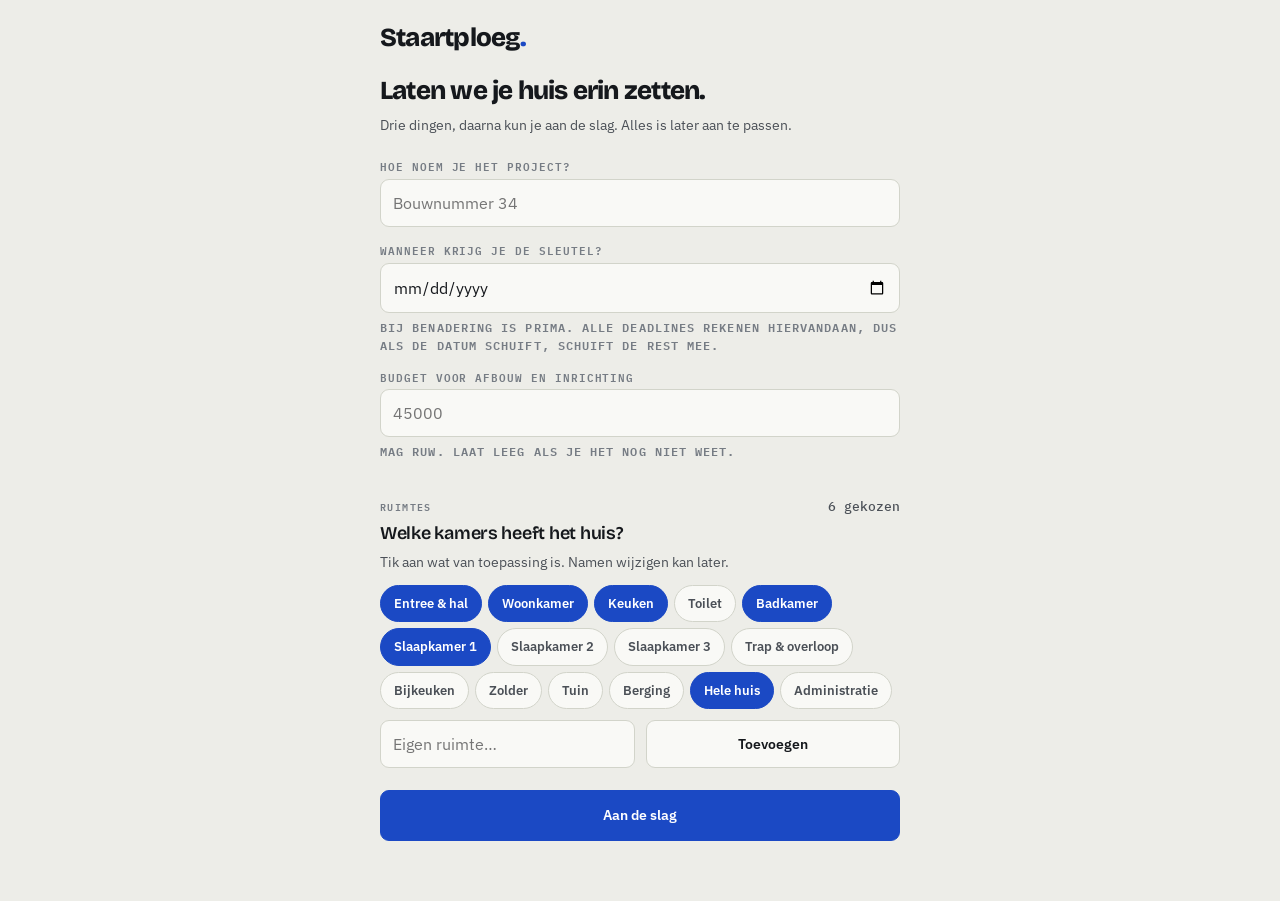
==== index.html @ fd368240 "v0.3 — werkende app, ruimte-eerst Setup, ruimtes met moodboard en materiaalcalculator, onderdelen me" ====
<!doctype html>
<html lang="nl">
<head>
<meta charset="utf-8">
<meta name="viewport" content="width=device-width, initial-scale=1, viewport-fit=cover">
<meta name="description" content="Projectapp voor de afbouw en inrichting van een nieuwbouwwoning.">
<meta name="theme-color" content="#EDEDE8" media="(prefers-color-scheme: light)">
<meta name="theme-color" content="#101317" media="(prefers-color-scheme: dark)">
<meta name="apple-mobile-web-app-capable" content="yes">
<meta name="apple-mobile-web-app-title" content="Staartploeg">
<link rel="icon" href="data:image/svg+xml,%3Csvg xmlns='http://www.w3.org/2000/svg' viewBox='0 0 32 32'%3E%3Crect width='32' height='32' rx='7' fill='%231B49C4'/%3E%3Cpath d='M8 22V10h4.5a3.5 3.5 0 0 1 0 7H8m8 5V10h8' stroke='%23fff' stroke-width='2.4' fill='none' stroke-linecap='round'/%3E%3C/svg%3E">
<title>Staartploeg</title>
<link rel="preconnect" href="https://fonts.googleapis.com">
<link rel="preconnect" href="https://fonts.gstatic.com" crossorigin>
<link rel="stylesheet" href="https://fonts.googleapis.com/css2?family=Bricolage+Grotesque:opsz,wght@12..96,600;12..96,800&family=IBM+Plex+Mono:wght@400;500;600&family=IBM+Plex+Sans:wght@400;500;600;700&display=swap">
<style>
/* ── tokens ─────────────────────────────────────────────── */
:root{
  --ground:#EDEDE8; --surface:#F9F9F6; --surface-2:#E4E5DE; --line:#D2D4CA;
  --ink:#15181C; --ink-2:#4B5057; --ink-3:#767C84;
  --accent:#1B49C4; --accent-ink:#FFFFFF; --accent-soft:#DFE6FA;
  --ok:#2C7A57; --ok-soft:#D6EBE0; --warn:#8F5A08; --warn-soft:#F3E4C4;
  --crit:#B5352A; --crit-soft:#F6DCD8;
  --shadow:0 1px 2px rgba(21,24,28,.06), 0 8px 24px -16px rgba(21,24,28,.35);
  --r:11px;
  --display:"Bricolage Grotesque","IBM Plex Sans",system-ui,sans-serif;
  --body:"IBM Plex Sans",system-ui,-apple-system,"Segoe UI",sans-serif;
  --mono:"IBM Plex Mono",ui-monospace,"Cascadia Mono",monospace;
}
@media (prefers-color-scheme:dark){
  :root:not([data-theme="light"]){
    --ground:#101317; --surface:#171B21; --surface-2:#1F242B; --line:#2D343D;
    --ink:#EAECE7; --ink-2:#AAB1B8; --ink-3:#8A929C;
    --accent:#89A4FF; --accent-ink:#0D1016; --accent-soft:#1D2942;
    --ok:#5DBE90; --ok-soft:#15291F; --warn:#DDA24A; --warn-soft:#2A2113;
    --crit:#E77265; --crit-soft:#2E1815;
    --shadow:0 1px 2px rgba(0,0,0,.4), 0 8px 24px -16px rgba(0,0,0,.8);
  }
}
:root[data-theme="dark"]{
  --ground:#101317; --surface:#171B21; --surface-2:#1F242B; --line:#2D343D;
  --ink:#EAECE7; --ink-2:#AAB1B8; --ink-3:#8A929C;
  --accent:#89A4FF; --accent-ink:#0D1016; --accent-soft:#1D2942;
  --ok:#5DBE90; --ok-soft:#15291F; --warn:#DDA24A; --warn-soft:#2A2113;
  --crit:#E77265; --crit-soft:#2E1815;
  --shadow:0 1px 2px rgba(0,0,0,.4), 0 8px 24px -16px rgba(0,0,0,.8);
}

*,*::before,*::after{box-sizing:border-box}
body{margin:0; background:var(--ground); color:var(--ink); font-family:var(--body); font-size:16px; line-height:1.5; -webkit-text-size-adjust:100%}
h1,h2,h3{font-family:var(--display); text-wrap:balance; margin:0; letter-spacing:-.015em}
p{margin:0}
button,input,textarea,select{font:inherit; color:inherit}
:focus-visible{outline:2px solid var(--accent); outline-offset:2px; border-radius:5px}
@media (prefers-reduced-motion:reduce){*{animation:none!important; transition:none!important}}
[hidden]{display:none!important}
.shell{max-width:760px; margin:0 auto; min-height:100dvh; display:flex; flex-direction:column}

/* ── header ─────────────────────────────────────────────── */
.top{position:sticky; top:0; z-index:30; background:var(--ground); border-bottom:1px solid var(--line); padding:13px 16px 12px}
.brandrow{display:flex; align-items:center; gap:4px}
.brand{font-family:var(--display); font-weight:800; font-size:21px; letter-spacing:-.03em; flex:1; min-width:0; overflow:hidden; text-overflow:ellipsis; white-space:nowrap}
.brand .dot{color:var(--accent)}
.hdrstats{display:flex; gap:8px; margin-top:11px}
.stat{flex:1; background:var(--surface); border:1px solid var(--line); border-radius:var(--r); padding:9px 11px; min-width:0; text-align:left; cursor:pointer}
.stat b{display:block; font-family:var(--mono); font-size:18px; font-weight:600; font-variant-numeric:tabular-nums; line-height:1.15}
.stat span{display:block; font-family:var(--mono); font-size:9.5px; text-transform:uppercase; letter-spacing:.09em; color:var(--ink-3); margin-top:3px; white-space:nowrap; overflow:hidden; text-overflow:ellipsis}
.stat.accent b{color:var(--accent)} .stat.crit b{color:var(--crit)}

/* ── nav ────────────────────────────────────────────────── */
.nav{position:fixed; bottom:0; left:0; right:0; z-index:40; display:grid; grid-template-columns:repeat(4,1fr); background:var(--surface); border-top:1px solid var(--line); padding-bottom:env(safe-area-inset-bottom)}
.nav button{appearance:none; background:none; border:0; padding:9px 4px 11px; cursor:pointer; display:flex; flex-direction:column; align-items:center; gap:4px; color:var(--ink-3); border-top:2px solid transparent; margin-top:-1px}
.nav button[aria-selected="true"]{color:var(--accent); border-top-color:var(--accent)}
.glyph{width:20px; height:20px; stroke:currentColor; fill:none; stroke-width:1.6; stroke-linecap:round; stroke-linejoin:round}
.nav .lbl{font-family:var(--mono); font-size:9.5px; letter-spacing:.06em; text-transform:uppercase; font-weight:500}
main{flex:1; padding:18px 16px 100px}
@media (min-width:760px){
  .nav{position:sticky; bottom:auto; top:0; border-top:0; border-bottom:1px solid var(--line); max-width:760px; margin:0 auto}
  .nav button{flex-direction:row; gap:8px; padding:12px; border-top:0; border-bottom:2px solid transparent; margin-top:0}
  .nav button[aria-selected="true"]{border-bottom-color:var(--accent)}
  main{padding-bottom:60px}
}

/* ── generieke bouwstenen ───────────────────────────────── */
.stack{display:flex; flex-direction:column; gap:22px}
.eyebrow{font-family:var(--mono); font-size:10px; letter-spacing:.14em; text-transform:uppercase; color:var(--ink-3); font-weight:600}
h2.sec{font-size:18px; font-weight:600; margin-top:3px}
.lede{color:var(--ink-2); font-size:14px; max-width:62ch; margin-top:5px}
.btn{appearance:none; border:1px solid var(--line); background:var(--surface); color:var(--ink); border-radius:9px; padding:11px 15px; font-size:14px; font-weight:600; cursor:pointer; display:inline-flex; align-items:center; gap:7px; justify-content:center}
.btn:hover{border-color:var(--ink-3)}
.btn-primary{background:var(--accent); color:var(--accent-ink); border-color:var(--accent)}
.btn-primary:hover{filter:brightness(1.08)}
.btn-ghost{background:transparent; border-color:transparent; color:var(--ink-2)}
.btn-danger{color:var(--crit); border-color:var(--crit-soft)}
.btn-row{display:flex; gap:8px; flex-wrap:wrap}
.btn-wide{width:100%}
.empty{text-align:center; padding:26px 16px; color:var(--ink-3); font-size:13.5px; border:1px dashed var(--line); border-radius:var(--r)}
.pill{display:inline-block; font-family:var(--mono); font-size:10px; font-weight:600; padding:3px 7px; border-radius:99px; white-space:nowrap; text-transform:uppercase; letter-spacing:.05em}
.pill.ok{background:var(--ok-soft); color:var(--ok)}
.pill.warn{background:var(--warn-soft); color:var(--warn)}
.pill.crit{background:var(--crit-soft); color:var(--crit)}
.pill.idle{background:var(--surface-2); color:var(--ink-3)}
.pill.acc{background:var(--accent-soft); color:var(--accent)}
.money{font-family:var(--mono); font-size:13px; font-weight:500; font-variant-numeric:tabular-nums; color:var(--ink-2); white-space:nowrap}
.hr{height:1px; background:var(--line); border:0; margin:24px 0}
.sectitle{display:flex; align-items:baseline; justify-content:space-between; gap:10px; margin-bottom:2px}

/* ── rijen ──────────────────────────────────────────────── */
.rows{display:flex; flex-direction:column; gap:7px; margin-top:11px}
.row{display:grid; grid-template-columns:auto 1fr auto; align-items:center; gap:11px; background:var(--surface); border:1px solid var(--line); border-left:3px solid var(--line); border-radius:var(--r); padding:11px 13px; text-align:left; width:100%; font:inherit; cursor:pointer; appearance:none}
.row:hover{border-color:var(--ink-3)}
.row.crit{border-left-color:var(--crit)} .row.warn{border-left-color:var(--warn)} .row.ok{border-left-color:var(--ok)} .row.acc{border-left-color:var(--accent)}
.row .mark{width:23px; height:23px; border-radius:6px; border:1.5px solid var(--line); background:var(--ground); display:grid; place-items:center; flex:none}
.row .mark svg{width:13px; height:13px; stroke:var(--ground); fill:none; stroke-width:2.6; stroke-linecap:round; stroke-linejoin:round}
.row[data-done="1"] .mark{background:var(--ok); border-color:var(--ok)}
.row[data-done="1"] .mark svg{stroke:var(--surface)}
.row .txt{min-width:0}
.row .txt b{display:block; font-weight:600; font-size:14.5px; letter-spacing:-.005em}
.row[data-done="1"] .txt b{text-decoration:line-through; color:var(--ink-3)}
.row .txt span{display:block; font-size:12.5px; color:var(--ink-3); margin-top:2px}
.row .txt span em{font-style:normal; color:var(--ink-2)}
.row .right{flex:none; display:flex; flex-direction:column; align-items:flex-end; gap:4px}

/* ── ruimtekaarten ──────────────────────────────────────── */
.rcards{display:flex; flex-direction:column; gap:9px; margin-top:11px}
.rcard{display:grid; grid-template-columns:1fr auto; gap:12px; align-items:center; background:var(--surface); border:1px solid var(--line); border-radius:var(--r); padding:13px 14px; width:100%; text-align:left; font:inherit; cursor:pointer}
.rcard:hover{border-color:var(--accent)}
.rcard strong{display:block; font-family:var(--display); font-size:16px; font-weight:600; letter-spacing:-.012em}
.rbar{height:5px; background:var(--surface-2); border-radius:99px; overflow:hidden; margin-top:8px}
.rbar i{display:block; height:100%; background:var(--accent); border-radius:99px; transition:width .3s}
.rmeta{font-family:var(--mono); font-size:10.5px; color:var(--ink-3); margin-top:6px; letter-spacing:.02em}
.rpct{font-family:var(--mono); font-size:16px; font-weight:600; font-variant-numeric:tabular-nums; color:var(--accent); flex:none}
.rcard .thumbs{display:flex; gap:3px; margin-top:7px}
.rcard .thumbs i{width:16px; height:16px; border-radius:4px; display:block; border:1px solid var(--line); background-size:cover; background-position:center}

/* ── stappenplan ────────────────────────────────────────── */
.fase{display:grid; grid-template-columns:auto 1fr; gap:0 14px}
.fase .rail{display:flex; flex-direction:column; align-items:center}
.fase .pip{width:28px; height:28px; border-radius:50%; flex:none; display:grid; place-items:center; font-family:var(--mono); font-size:12px; font-weight:600; background:var(--surface); color:var(--ink-2); border:1.5px solid var(--line)}
.fase.actief .pip{background:var(--accent); color:var(--accent-ink); border-color:var(--accent)}
.fase.af .pip{background:var(--ok); color:var(--surface); border-color:var(--ok)}
.fase .wire{width:0; flex:1; border-left:2px dotted var(--line); margin:5px 0}
.fase .body{padding-bottom:22px; min-width:0}
.fase h3{font-size:16px; font-weight:600}
.fase .waarom{font-family:var(--mono); font-size:11.5px; color:var(--ink-3); margin-top:4px; line-height:1.45}
.fase .telling{font-family:var(--mono); font-size:11px; color:var(--ink-3); margin-top:7px}

/* ── paneel ─────────────────────────────────────────────── */
.panel{position:fixed; inset:0; z-index:60; background:var(--ground); display:flex; flex-direction:column; overflow:hidden}
.panel-top{position:sticky; top:0; background:var(--ground); border-bottom:1px solid var(--line); padding:11px 12px; display:flex; align-items:center; gap:8px; flex:none}
.panel-top h2{flex:1; font-size:17px; font-weight:600; min-width:0; overflow:hidden; text-overflow:ellipsis; white-space:nowrap}
.iconbtn{appearance:none; background:none; border:0; padding:8px; cursor:pointer; color:var(--ink-2); display:grid; place-items:center; border-radius:8px; flex:none}
.iconbtn:hover{background:var(--surface-2)}
.panel-body{flex:1; overflow-y:auto; padding:16px 16px 40px; max-width:760px; width:100%; margin:0 auto; -webkit-overflow-scrolling:touch}

/* ── formulier ──────────────────────────────────────────── */
.field{display:block; margin-bottom:15px}
.field>span{display:block; font-family:var(--mono); font-size:10.5px; text-transform:uppercase; letter-spacing:.09em; color:var(--ink-3); font-weight:600; margin-bottom:5px}
.field input, .field textarea, .field select{width:100%; background:var(--surface); border:1px solid var(--line); border-radius:9px; padding:11px 12px; font-size:16px}
.field textarea{min-height:76px; resize:vertical; line-height:1.45}
.field input:focus, .field textarea:focus, .field select:focus{border-color:var(--accent); outline:none}
.field .hint{font-size:12px; color:var(--ink-3); margin-top:5px; display:block}
.duo{display:grid; grid-template-columns:1fr 1fr; gap:11px}
.chips{display:flex; flex-wrap:wrap; gap:6px}
.chips button{appearance:none; background:var(--surface); border:1px solid var(--line); border-radius:99px; padding:8px 13px; font-size:13px; font-weight:600; cursor:pointer; color:var(--ink-2)}
.chips button[aria-pressed="true"]{background:var(--accent); border-color:var(--accent); color:var(--accent-ink)}
.chips.sm button{font-family:var(--mono); font-size:11px; padding:6px 11px; text-transform:uppercase; letter-spacing:.04em}

/* ── links & beeld ──────────────────────────────────────── */
.linkrow{display:flex; align-items:center; gap:9px; background:var(--surface); border:1px solid var(--line); border-radius:9px; padding:9px 11px; margin-bottom:6px}
.linkrow a{flex:1; min-width:0; color:var(--accent); text-decoration:none; font-size:13.5px; font-weight:500; overflow:hidden; text-overflow:ellipsis; white-space:nowrap}
.linkrow svg{width:14px; height:14px; stroke:var(--ink-3); fill:none; stroke-width:2; stroke-linecap:round; flex:none}
.tiles{display:grid; grid-template-columns:repeat(auto-fill,minmax(98px,1fr)); gap:8px; margin-top:10px}
.tile{position:relative; border-radius:9px; overflow:hidden; border:1px solid var(--line); background:var(--surface); aspect-ratio:1}
.tile img{width:100%; height:100%; object-fit:cover; display:block}
.tile .swatch{width:100%; height:100%; display:block}
.tile .cap{position:absolute; left:0; right:0; bottom:0; background:linear-gradient(transparent,rgba(0,0,0,.75)); color:#fff; font-size:10.5px; font-weight:600; padding:15px 7px 6px; line-height:1.25}
.tile .del{position:absolute; top:5px; right:5px; width:24px; height:24px; border-radius:50%; border:0; background:rgba(0,0,0,.55); color:#fff; font-size:15px; line-height:1; cursor:pointer; display:grid; place-items:center; padding:0}
.tile.add{border-style:dashed; display:grid; place-items:center; cursor:pointer; color:var(--ink-3); background:transparent; text-align:center}
.tile.add .plus{font-family:var(--mono); font-size:23px; line-height:1}
.tile.add small{display:block; font-family:var(--mono); font-size:9px; text-transform:uppercase; letter-spacing:.08em; margin-top:4px}

/* ── materiaaltabel ─────────────────────────────────────── */
.mtab{width:100%; border-collapse:collapse; font-size:13.5px; margin-top:10px}
.mtab th{font-family:var(--mono); font-size:10px; text-transform:uppercase; letter-spacing:.09em; color:var(--ink-3); font-weight:600; text-align:left; padding:7px 0; border-bottom:1px solid var(--line)}
.mtab td{padding:9px 0; border-bottom:1px solid var(--line); vertical-align:top}
.mtab td:last-child{text-align:right; font-family:var(--mono); font-variant-numeric:tabular-nums; white-space:nowrap; font-weight:500}
.mtab tr:last-child td{border-bottom:0}
.mtab .sub{display:block; font-size:11.5px; color:var(--ink-3); margin-top:1px}

/* ── setup ──────────────────────────────────────────────── */
.setup{max-width:520px; margin:0 auto}
.setup h1{font-size:26px; font-weight:800; letter-spacing:-.03em}

/* ── fab & toast ────────────────────────────────────────── */
.fab{position:fixed; right:16px; bottom:calc(74px + env(safe-area-inset-bottom)); z-index:45; width:54px; height:54px; border-radius:50%; border:0; background:var(--accent); color:var(--accent-ink); box-shadow:var(--shadow); cursor:pointer; display:grid; place-items:center; font-size:27px; line-height:1; font-family:var(--mono); padding:0 0 3px}
@media (min-width:760px){.fab{bottom:24px}}
.toast{position:fixed; left:50%; transform:translateX(-50%); bottom:calc(84px + env(safe-area-inset-bottom)); background:var(--ink); color:var(--ground); font-size:13.5px; font-weight:500; padding:10px 17px; border-radius:99px; z-index:70; box-shadow:var(--shadow); opacity:0; pointer-events:none; transition:opacity .2s, transform .2s; max-width:88vw; text-align:center}
.toast.on{opacity:1; transform:translateX(-50%) translateY(-6px)}
</style>
</head>
<body>
<div class="shell" id="app" hidden>
  <header class="top">
    <div class="brandrow">
      <div class="brand" id="projectnaam">Staartploeg<span class="dot">.</span></div>
      <button class="iconbtn" id="btn-zoek" aria-label="Zoeken">
        <svg class="glyph" viewBox="0 0 24 24" aria-hidden="true"><circle cx="11" cy="11" r="6.5"/><path d="m16 16 4.5 4.5"/></svg>
      </button>
      <button class="iconbtn" id="btn-meer" aria-label="Instellingen">
        <svg class="glyph" viewBox="0 0 24 24" aria-hidden="true"><circle cx="12" cy="12" r="1.6"/><circle cx="12" cy="5.5" r="1.6"/><circle cx="12" cy="18.5" r="1.6"/></svg>
      </button>
    </div>
    <div class="hdrstats">
      <div class="stat accent" data-ga="stappen"><b id="s-weken">—</b><span id="s-weken-l">weken</span></div>
      <div class="stat crit" data-ga="nu"><b id="s-actie">0</b><span>vraagt actie</span></div>
      <div class="stat" data-ga="inkoop"><b id="s-geld">—</b><span id="s-geld-l">begroot</span></div>
    </div>
  </header>

  <nav class="nav" role="tablist" aria-label="Secties">
    <button role="tab" aria-selected="true" data-pane="ruimtes">
      <svg class="glyph" viewBox="0 0 24 24" aria-hidden="true"><path d="M3 10.5 12 4l9 6.5V20a1 1 0 0 1-1 1H4a1 1 0 0 1-1-1z"/><path d="M9.5 21v-6h5v6"/></svg>
      <span class="lbl">Ruimtes</span>
    </button>
    <button role="tab" aria-selected="false" data-pane="stappen">
      <svg class="glyph" viewBox="0 0 24 24" aria-hidden="true"><circle cx="6" cy="6" r="2.4"/><circle cx="6" cy="18" r="2.4"/><path d="M6 8.4v7.2M11 6h9M11 18h9"/></svg>
      <span class="lbl">Stappen</span>
    </button>
    <button role="tab" aria-selected="false" data-pane="nu">
      <svg class="glyph" viewBox="0 0 24 24" aria-hidden="true"><circle cx="12" cy="12" r="8.5"/><path d="M12 7.5V12l3 2"/></svg>
      <span class="lbl">Nu</span>
    </button>
    <button role="tab" aria-selected="false" data-pane="inkoop">
      <svg class="glyph" viewBox="0 0 24 24" aria-hidden="true"><path d="M3.5 5h2l2.2 10.2a1.5 1.5 0 0 0 1.5 1.2h8.1a1.5 1.5 0 0 0 1.5-1.2L20.5 8H6"/><circle cx="10" cy="20" r="1.3"/><circle cx="17.5" cy="20" r="1.3"/></svg>
      <span class="lbl">Inkoop</span>
    </button>
  </nav>

  <main>
    <section data-view="ruimtes"></section>
    <section data-view="stappen" hidden></section>
    <section data-view="nu" hidden></section>
    <section data-view="inkoop" hidden></section>
  </main>
</div>

<button class="fab" id="fab" hidden aria-label="Onderdeel toevoegen">+</button>
<div id="panel-host"></div>
<div class="toast" id="toast" role="status" aria-live="polite"></div>

<div class="shell" id="setup" hidden>
  <main>
    <div class="setup stack">
      <div>
        <div class="brand" style="font-size:26px; margin-bottom:14px">Staartploeg<span class="dot">.</span></div>
        <h1>Laten we je huis erin zetten.</h1>
        <p class="lede">Drie dingen, daarna kun je aan de slag. Alles is later aan te passen.</p>
      </div>
      <div>
        <label class="field"><span>Hoe noem je het project?</span>
          <input id="su-naam" type="text" placeholder="Bouwnummer 34" autocomplete="off"></label>
        <label class="field"><span>Wanneer krijg je de sleutel?</span>
          <input id="su-datum" type="date">
          <span class="hint">Bij benadering is prima. Alle deadlines rekenen hiervandaan, dus als de datum schuift, schuift de rest mee.</span></label>
        <label class="field"><span>Budget voor afbouw en inrichting</span>
          <input id="su-budget" type="number" inputmode="numeric" placeholder="45000" min="0" step="500">
          <span class="hint">Mag ruw. Laat leeg als je het nog niet weet.</span></label>
      </div>
      <div>
        <div class="sectitle"><p class="eyebrow">Ruimtes</p><span class="money" id="su-tel">0 gekozen</span></div>
        <h2 class="sec">Welke kamers heeft het huis?</h2>
        <p class="lede">Tik aan wat van toepassing is. Namen wijzigen kan later.</p>
        <div class="chips" id="su-ruimtes" style="margin-top:12px"></div>
        <div class="duo" style="margin-top:11px">
          <input id="su-eigen" type="text" placeholder="Eigen ruimte…" autocomplete="off" style="background:var(--surface); border:1px solid var(--line); border-radius:9px; padding:11px 12px; font-size:16px; width:100%">
          <button class="btn" id="su-add">Toevoegen</button>
        </div>
      </div>
      <button class="btn btn-primary btn-wide" id="su-start" style="padding:14px">Aan de slag</button>
    </div>
  </main>
</div>

<script>
(function(){
  "use strict";

  /* ═══ opslag ═════════════════════════════════════════════
     Eén JSON-object in localStorage; foto's apart in IndexedDB
     omdat ze niet in localStorage passen. Bewust één platte
     structuur: als we later naar een gedeelde database gaan,
     is dit één keer uploaden en klaar.
  ═════════════════════════════════════════════════════════ */
  var KEY = "staartploeg.data.v1", DB_NAAM = "staartploeg", DB_STORE = "beelden";
  var D = null, dbp = null;

  function leeg(){ return {versie:1, project:{naam:"", sleutel:"", budget:0}, ruimtes:[], items:[], klusjes:[], beeld:[]}; }
  function laad(){
    try { var r = JSON.parse(localStorage.getItem(KEY)); return r && r.versie ? r : leeg(); }
    catch(e){ return leeg(); }
  }
  var bewaarT;
  function bewaar(){
    clearTimeout(bewaarT);
    bewaarT = setTimeout(function(){
      try { localStorage.setItem(KEY, JSON.stringify(D)); }
      catch(e){ toast("Opslaan mislukt — geheugen vol?"); }
    }, 120);
  }
  function db(){
    if (dbp) return dbp;
    dbp = new Promise(function(res, rej){
      var rq = indexedDB.open(DB_NAAM, 1);
      rq.onupgradeneeded = function(){ rq.result.createObjectStore(DB_STORE); };
      rq.onsuccess = function(){ res(rq.result); };
      rq.onerror = function(){ rej(rq.error); };
    });
    return dbp;
  }
  function fotoZet(id, url){
    return db().then(function(d){ return new Promise(function(res, rej){
      var t = d.transaction(DB_STORE, "readwrite");
      t.objectStore(DB_STORE).put(url, id);
      t.oncomplete = res; t.onerror = function(){ rej(t.error); };
    }); });
  }
  function fotoHaal(id){
    return db().then(function(d){ return new Promise(function(res){
      var rq = d.transaction(DB_STORE, "readonly").objectStore(DB_STORE).get(id);
      rq.onsuccess = function(){ res(rq.result || null); };
      rq.onerror = function(){ res(null); };
    }); }).catch(function(){ return null; });
  }
  function fotoWeg(id){
    return db().then(function(d){
      d.transaction(DB_STORE, "readwrite").objectStore(DB_STORE).delete(id);
    }).catch(function(){});
  }

  /* ═══ model ══════════════════════════════════════════════ */
  var STATUS = {
    aanschaf:["tekiezen","gekozen","besteld","geleverd","gemonteerd"],
    klus:["tedoen","ingepland","bezig","klaar"],
    beide:["tekiezen","gekozen","besteld","geleverd","gemonteerd"]
  };
  var LABEL = {tekiezen:"Te kiezen", gekozen:"Gekozen", besteld:"Besteld",
               geleverd:"Geleverd op bouw", gemonteerd:"Gemonteerd",
               tedoen:"Te doen", ingepland:"Ingepland", bezig:"Bezig", klaar:"Klaar"};
  var KORT  = {tekiezen:"te kiezen", gekozen:"gekozen", besteld:"besteld",
               geleverd:"geleverd", gemonteerd:"gemonteerd",
               tedoen:"te doen", ingepland:"ingepland", bezig:"bezig", klaar:"klaar"};
  var SOORT = {aanschaf:"Kopen", klus:"Klus", beide:"Kopen én doen"};
  var AF = {gemonteerd:1, klaar:1};
  var TEBESTELLEN = {tekiezen:1, gekozen:1};

  /* De werkvolgorde bij afbouw. Stof, vocht en zware werkzaamheden
     bepalen de volgorde — niet wat je het leukste vindt. */
  var FASES = [
    ["Voorbereiding, ruwbouw & leidingwerk", "Voordat er ook maar iets wordt afgewerkt"],
    ["Waterdichting & natte voorbereiding", "Essentieel voor de badkamer"],
    ["Stucwerk & wandafwerking (droge ruimtes)", "Vóórdat de vloeren erin gaan, vanwege veel vocht en stof"],
    ["Tegelwerk & voegen", "Badkamer, toilet en eventuele tegelvloeren"],
    ["Schilderwerk & spuiten", "Wanden en plafonds afwerken"],
    ["Vloeren leggen (woon- & slaapkamers)", "Pas als alle zware en natte werkzaamheden klaar zijn"],
    ["Montage & installatie", "Keuken, binnendeuren en sanitair"],
    ["Afkitten & fijnafwerking", "De laatste stap"]
  ];

  var STANDAARD = ["Entree & hal","Woonkamer","Keuken","Toilet","Badkamer","Slaapkamer 1",
                   "Slaapkamer 2","Slaapkamer 3","Trap & overloop","Bijkeuken","Zolder",
                   "Tuin","Berging","Hele huis","Administratie"];
  var STALEN = ["#B99A6B","#E8E4DB","#2B2E33","#7E8B7A","#1D2A2C","#C8C3B8","#8C6A45",
                "#D9D5CC","#3A3D42","#9A9186","#6E5A44","#A8452F"];

  /* Richtgetallen per m². Altijd het etiket van het product laten
     winnen — dit is een schatting om mee naar de bouwmarkt te gaan. */
  var MATERIAAL = [
    ["vloer", 1.07, "Vloermateriaal", "m²", "inclusief 7% snijverlies; reken 10% bij visgraat of diagonaal"],
    ["vloer", 4.5,  "Egaline", "kg", "bij circa 3 mm laagdikte"],
    ["vloer", 5,    "Tegellijm vloer", "kg", "alleen bij een tegelvloer"],
    ["vloer", 0.8,  "Voegmortel", "kg", "hangt sterk af van tegelmaat en voegbreedte"],
    ["wand",  0.15, "Voorstrijk", "L", "op zuigende ondergrond"],
    ["wand",  0.30, "Muurverf", "L", "twee lagen"],
    ["wand",  4,    "Tegellijm wand", "kg", "alleen bij wandtegels"],
    ["plafond", 0.30, "Plafondverf", "L", "twee lagen"],
    ["omtrek", 1.05, "Plinten", "m", "min de deuropeningen, plus 5% zaagverlies"],
    ["omtrek", 1,   "Kimband", "m", "alleen in de natte zone"]
  ];

  /* ═══ helpers ════════════════════════════════════════════ */
  var $ = function(s,r){ return (r||document).querySelector(s); };
  var $$ = function(s,r){ return Array.prototype.slice.call((r||document).querySelectorAll(s)); };
  var esc = function(s){ return String(s == null ? "" : s).replace(/[&<>"]/g, function(c){
    return {"&":"&amp;","<":"&lt;",">":"&gt;",'"':"&quot;"}[c]; }); };
  var uid = function(){ return Math.random().toString(36).slice(2,10) + Date.now().toString(36).slice(-4); };
  var euro = function(n){ return "€" + (Number(n)||0).toLocaleString("nl-NL"); };
  var kort = function(n){ n = Number(n)||0; return n >= 10000 ? "€" + Math.round(n/1000) + "k" : euro(n); };
  var CHECK = '<svg viewBox="0 0 24 24" aria-hidden="true"><path d="m5 12.5 4.5 4.5L19 7.5"/></svg>';
  var EXT = '<svg viewBox="0 0 24 24" aria-hidden="true"><path d="M14 10.5 21 3.5M15 3.5h6v6M19 14v6a1 1 0 0 1-1 1H4a1 1 0 0 1-1-1V6a1 1 0 0 1 1-1h6"/></svg>';

  var toastEl = $("#toast"), toastT;
  function toast(m){
    toastEl.textContent = m; toastEl.classList.add("on");
    clearTimeout(toastT); toastT = setTimeout(function(){ toastEl.classList.remove("on"); }, 2200);
  }
  function vandaag(){ var d = new Date(); d.setHours(0,0,0,0); return d; }
  function sleutel(){
    if (!D.project.sleutel) return null;
    var d = new Date(D.project.sleutel + "T12:00:00");
    return isNaN(d) ? null : d;
  }
  function weekNaarDatum(wk){
    var s = sleutel(); if (!s || wk == null || wk === "") return null;
    var d = new Date(s); d.setDate(d.getDate() + Math.round(wk*7)); return d;
  }
  function datumNaarWeek(str){
    var s = sleutel(); if (!s || !str) return null;
    var d = new Date(str + "T12:00:00"); if (isNaN(d)) return null;
    return Math.round((d - s)/(7*86400000));
  }
  function iso(d){
    return d ? d.getFullYear() + "-" + String(d.getMonth()+1).padStart(2,"0") + "-" + String(d.getDate()).padStart(2,"0") : "";
  }
  function fmt(d){ return d ? d.toLocaleDateString("nl-NL",{day:"numeric",month:"short",year:"2-digit"}) : "—"; }
  function bestelDatum(it){
    var n = weekNaarDatum(it.nodigWk); if (!n) return null;
    var d = new Date(n); d.setDate(d.getDate() - (Number(it.leverWk)||0)*7); return d;
  }
  function dagenTot(d){ return d ? Math.round((d - vandaag())/86400000) : null; }
  function ruimteVan(id){
    for (var i=0;i<D.ruimtes.length;i++) if (D.ruimtes[i].id === id) return D.ruimtes[i];
    return null;
  }
  function itemsVan(rid){ return D.items.filter(function(i){ return i.ruimteId === rid; }); }
  function beeldVan(rid){ return D.beeld.filter(function(b){ return b.ruimteId === rid; }); }
  function urgentie(it){
    if (AF[it.status] || !TEBESTELLEN[it.status]) return null;
    var b = bestelDatum(it); if (!b) return null;
    var d = dagenTot(b);
    if (d < 0)   return {tone:"crit", tekst:Math.abs(d) + " dgn te laat", d:d};
    if (d <= 45) return {tone:"warn", tekst:"nog " + d + " dgn", d:d};
    return null;
  }

  /* ═══ setup ══════════════════════════════════════════════ */
  var suGekozen = {};
  function toonSetup(){
    $("#setup").hidden = false; $("#app").hidden = true; $("#fab").hidden = true;
    STANDAARD.forEach(function(n){ if (!(n in suGekozen)) suGekozen[n] = false; });
    ["Entree & hal","Woonkamer","Keuken","Badkamer","Slaapkamer 1","Hele huis"].forEach(function(n){ suGekozen[n] = true; });
    tekenSetupRuimtes();
  }
  function tekenSetupRuimtes(){
    var namen = Object.keys(suGekozen);
    $("#su-ruimtes").innerHTML = namen.map(function(n){
      return '<button type="button" data-n="' + esc(n) + '" aria-pressed="' + !!suGekozen[n] + '">' + esc(n) + "</button>";
    }).join("");
    $("#su-tel").textContent = namen.filter(function(n){ return suGekozen[n]; }).length + " gekozen";
  }
  $("#su-ruimtes").addEventListener("click", function(e){
    var b = e.target.closest("button[data-n]"); if (!b) return;
    suGekozen[b.dataset.n] = !suGekozen[b.dataset.n]; tekenSetupRuimtes();
  });
  $("#su-add").addEventListener("click", function(){
    var v = $("#su-eigen").value.trim(); if (!v) return;
    suGekozen[v] = true; $("#su-eigen").value = ""; tekenSetupRuimtes();
  });
  $("#su-eigen").addEventListener("keydown", function(e){ if (e.key === "Enter"){ e.preventDefault(); $("#su-add").click(); } });
  $("#su-start").addEventListener("click", function(){
    var namen = Object.keys(suGekozen).filter(function(n){ return suGekozen[n]; });
    if (!namen.length) return toast("Kies minstens één ruimte");
    D.project.naam = $("#su-naam").value.trim() || "Mijn woning";
    D.project.sleutel = $("#su-datum").value;
    D.project.budget = Number($("#su-budget").value) || 0;
    D.ruimtes = namen.map(function(n,i){ return {id:uid(), naam:n, volgorde:i}; });
    bewaar(); $("#setup").hidden = true; start();
  });

  /* ═══ panelen ════════════════════════════════════════════ */
  var host = $("#panel-host");
  function openPaneel(titel, html, opts){
    opts = opts || {};
    var el = document.createElement("div");
    el.className = "panel";
    el.innerHTML =
      '<div class="panel-top"><button class="iconbtn" data-sluit aria-label="Terug">' +
      '<svg class="glyph" viewBox="0 0 24 24"><path d="m15 5-7 7 7 7"/></svg></button>' +
      "<h2>" + esc(titel) + "</h2>" + (opts.actie || "") +
      '</div><div class="panel-body">' + html + "</div>";
    host.appendChild(el);
    el.querySelector("[data-sluit]").addEventListener("click", function(){ sluitPaneel(el); });
    document.body.style.overflow = "hidden";
    return el;
  }
  function sluitPaneel(el){
    el.remove();
    if (!host.children.length) document.body.style.overflow = "";
    tekenAlles();
  }
  function sluitAlle(){ host.innerHTML = ""; document.body.style.overflow = ""; }

  /* ═══ rij-weergave ═══════════════════════════════════════ */
  function itemRij(it, metRuimte){
    var u = urgentie(it), r = ruimteVan(it.ruimteId);
    var tone = AF[it.status] ? "ok" : (u ? u.tone : "");
    var regels = [];
    if (metRuimte && r) regels.push(esc(r.naam));
    regels.push(KORT[it.status] || it.status);
    if (it.afmetingen) regels.push(esc(it.afmetingen));
    if (it.winkel) regels.push(esc(it.winkel));
    var b = bestelDatum(it);
    if (u && b) regels.push("bestel vóór <em>" + fmt(b) + "</em>");
    return '<button class="row ' + tone + '" data-item="' + it.id + '" data-done="' +
      (AF[it.status] ? 1 : 0) + '" type="button"><span class="mark">' + CHECK + "</span>" +
      '<span class="txt"><b>' + esc(it.naam) + "</b><span>" + regels.join(" · ") + "</span></span>" +
      '<span class="right">' + (u ? '<span class="pill ' + u.tone + '">' + u.tekst + "</span>" : "") +
      (Number(it.begroot) ? '<span class="money">' + kort(it.begroot) + "</span>" : "") + "</span></button>";
  }

  /* ═══ weergave: ruimtes ══════════════════════════════════ */
  function tekenRuimtes(){
    var el = $('[data-view="ruimtes"]');
    if (!D.ruimtes.length){
      el.innerHTML = '<div class="empty">Nog geen ruimtes. Voeg er een toe via het menu rechtsboven.</div>';
      return;
    }
    var kaarten = D.ruimtes.map(function(r){
      var list = itemsVan(r.id);
      var klaar = list.filter(function(i){ return AF[i.status]; }).length;
      var pct = list.length ? Math.round(klaar/list.length*100) : 0;
      var geld = list.reduce(function(a,i){ return a + (Number(i.begroot)||0); }, 0);
      var urg = list.filter(function(i){ return urgentie(i); }).length;
      var bd = beeldVan(r.id).slice(0,6).map(function(b){
        return b.soort === "staal"
          ? '<i style="background:' + esc(b.kleur) + '"></i>'
          : '<i data-thumb="' + b.id + '" style="background:var(--surface-2)"></i>';
      }).join("");
      var meta = list.length
        ? klaar + " van " + list.length + " klaar · " + kort(geld) +
          (urg ? ' · <span style="color:var(--crit)">' + urg + " urgent</span>" : "")
        : "nog niets toegevoegd";
      return '<button class="rcard" data-ruimte="' + r.id + '" type="button"><span><strong>' + esc(r.naam) + "</strong>" +
        '<span class="rbar"><i style="width:' + pct + '%"></i></span>' +
        '<span class="rmeta">' + meta + "</span>" +
        (bd ? '<span class="thumbs">' + bd + "</span>" : "") +
        '</span><span class="rpct">' + pct + "%</span></button>";
    }).join("");
    el.innerHTML = '<div class="stack"><div><p class="eyebrow">Overzicht</p><h2 class="sec">Ruimtes</h2>' +
      '<p class="lede">Tik een ruimte open voor de onderdelen, maten, foto’s en links die erbij horen.</p>' +
      '<div class="rcards">' + kaarten + "</div></div></div>";
    laadThumbs(el);
  }
  function laadThumbs(root){
    $$("[data-thumb]", root).forEach(function(i){
      fotoHaal(i.dataset.thumb).then(function(url){
        if (url) i.style.backgroundImage = "url(" + url + ")";
      });
    });
  }

  /* ═══ weergave: stappenplan ══════════════════════════════ */
  function tekenStappen(){
    var el = $('[data-view="stappen"]');
    var perFase = {};
    D.items.forEach(function(it){
      var f = (it.fase == null || it.fase === "") ? "x" : it.fase;
      (perFase[f] = perFase[f] || []).push(it);
    });
    var eersteOpen = -1;
    FASES.forEach(function(f, i){
      var list = perFase[i] || [];
      if (eersteOpen === -1 && list.some(function(it){ return !AF[it.status]; })) eersteOpen = i;
    });
    var blokken = FASES.map(function(f, i){
      var list = perFase[i] || [];
      var klaar = list.filter(function(it){ return AF[it.status]; }).length;
      var af = list.length > 0 && klaar === list.length;
      var cls = af ? "af" : (i === eersteOpen ? "actief" : "");
      var telling = list.length
        ? klaar + " van " + list.length + " klaar"
        : "nog niets ingedeeld";
      return '<div class="fase ' + cls + '"><div class="rail"><div class="pip">' +
        (af ? "✓" : (i+1)) + "</div>" + (i < FASES.length-1 ? '<div class="wire"></div>' : "") + "</div>" +
        '<div class="body"><h3>' + esc(f[0]) + "</h3>" +
        '<div class="waarom">' + esc(f[1]) + "</div>" +
        '<div class="telling">' + telling + "</div>" +
        (list.length ? '<div class="rows">' + list.map(function(it){ return itemRij(it, true); }).join("") + "</div>" : "") +
        "</div></div>";
    }).join("");
    var zonder = perFase.x || [];
    el.innerHTML = '<div class="stack"><div><p class="eyebrow">Werkvolgorde</p>' +
      '<h2 class="sec">Stap voor stap</h2>' +
      '<p class="lede">De volgorde wordt bepaald door stof, vocht en zware werkzaamheden. Wie de vloer te vroeg legt, legt hem twee keer.</p>' +
      '<div style="margin-top:18px">' + blokken + "</div></div>" +
      (zonder.length ? '<div><p class="eyebrow">Nog in te delen</p><h2 class="sec">Zonder fase</h2>' +
        '<p class="lede">Deze onderdelen staan nog nergens in de volgorde. Open ze en kies een stap.</p>' +
        '<div class="rows">' + zonder.map(function(it){ return itemRij(it, true); }).join("") + "</div></div>" : "") +
      "</div>";
  }

  /* ═══ weergave: nu ═══════════════════════════════════════ */
  function tekenNu(){
    var el = $('[data-view="nu"]');
    var urgent = D.items.map(function(i){ return {it:i, u:urgentie(i)}; })
                        .filter(function(x){ return x.u; })
                        .sort(function(a,b){ return a.u.d - b.u.d; })
                        .map(function(x){ return x.it; });
    var loopt = D.items.filter(function(i){ return i.status === "ingepland" || i.status === "bezig"; });
    var geenDatum = D.items.filter(function(i){
      return !AF[i.status] && TEBESTELLEN[i.status] && (i.nodigWk == null || !Number(i.leverWk));
    });
    function blok(eyebrow, titel, lede, rows, leegtekst){
      return '<div><p class="eyebrow">' + eyebrow + '</p><h2 class="sec">' + titel + "</h2>" +
        (lede ? '<p class="lede">' + lede + "</p>" : "") +
        (rows.length ? '<div class="rows">' + rows.map(function(i){ return itemRij(i, true); }).join("") + "</div>"
                     : '<div class="empty" style="margin-top:11px">' + leegtekst + "</div>") + "</div>";
    }
    el.innerHTML = '<div class="stack">' +
      (!sleutel() ? '<div class="empty">Vul een sleuteldatum in bij de instellingen — dan kan de app deadlines uitrekenen.</div>' : "") +
      blok("Loopt af", "Dit kan niet wachten",
           "Berekend vanaf wanneer je het nodig hebt, min de levertijd.", urgent, "Niets urgent. Mooi.") +
      blok("Onderhanden", "Loopt nu", "", loopt, "Er staat niets ingepland of in uitvoering.") +
      blok("Onbekend", "Nog geen deadline",
           "Zonder datum en levertijd kan de app hier niets over zeggen.", geenDatum, "Alles heeft een datum. Netjes.") +
      "</div>";
  }

  /* ═══ weergave: inkoop ═══════════════════════════════════ */
  function tekenInkoop(){
    var el = $('[data-view="inkoop"]');
    var perWinkel = {};
    D.items.forEach(function(it){
      if (!TEBESTELLEN[it.status]) return;
      var w = it.winkel || "Nog geen winkel";
      (perWinkel[w] = perWinkel[w] || []).push(it);
    });
    var blokken = Object.keys(perWinkel).sort().map(function(w){
      var list = perWinkel[w];
      var som = list.reduce(function(a,i){ return a + (Number(i.begroot)||0); }, 0);
      return '<div style="margin-top:16px"><div class="sectitle" style="padding:0 2px 4px">' +
        '<strong style="font-family:var(--display); font-size:15px; font-weight:600">' + esc(w) + "</strong>" +
        '<span class="money">' + list.length + " · " + kort(som) + "</span></div>" +
        '<div class="rows">' + list.map(function(i){ return itemRij(i, true); }).join("") + "</div></div>";
    }).join("");
    var klusjes = D.klusjes.map(function(k){
      return '<button class="row ' + (k.done ? "ok" : "") + '" data-klus="' + k.id + '" data-done="' +
        (k.done ? 1 : 0) + '" type="button"><span class="mark">' + CHECK +
        '</span><span class="txt"><b>' + esc(k.naam) + '</b></span><span class="right"></span></button>';
    }).join("");
    el.innerHTML = '<div class="stack">' +
      '<div><p class="eyebrow">Bestellen</p><h2 class="sec">De grote inkoop</h2>' +
      '<p class="lede">Alles wat nog gekozen of besteld moet worden, gegroepeerd per winkel.</p>' +
      (blokken || '<div class="empty" style="margin-top:11px">Niets te bestellen.</div>') + "</div>" +
      '<div><p class="eyebrow">Meenemen</p><h2 class="sec">Bouwmarktlijstje</h2>' +
      '<p class="lede">Kleine spullen. Snel erbij, afvinken in de winkel.</p>' +
      '<div style="display:flex; gap:7px; margin-top:12px">' +
      '<input id="k-add" type="text" placeholder="Kit, voorstrijk, 4× tl-buis…" autocomplete="off" ' +
      'style="flex:1; min-width:0; background:var(--surface); border:1px solid var(--line); border-radius:9px; padding:11px 13px; font-size:16px">' +
      '<button class="btn btn-primary" id="k-btn">Erbij</button></div>' +
      '<div class="rows">' + klusjes + "</div>" +
      (D.klusjes.some(function(k){ return k.done; })
        ? '<button class="btn btn-ghost btn-wide" id="k-opruim" style="margin-top:9px">Afgevinkte wissen</button>' : "") +
      "</div></div>";
  }

  /* ═══ ruimte-detail ══════════════════════════════════════ */
  function openRuimte(rid){
    var r = ruimteVan(rid); if (!r) return;
    r.maten = r.maten || {vloer:"", wand:"", omtrek:""};
    var html =
      '<div class="stack">' +
        '<div><div class="sectitle"><p class="eyebrow">Onderdelen</p>' +
        '<button class="btn btn-ghost" data-nieuw style="padding:4px 8px; font-size:13px">+ Toevoegen</button></div>' +
        '<div id="rd-items"></div></div>' +
        '<div><p class="eyebrow">Moodboard</p><h2 class="sec">Kleur, materiaal en foto’s</h2>' +
        '<div class="tiles" id="rd-tiles"></div>' +
        '<input type="file" id="rd-file" accept="image/*" hidden></div>' +
        '<div><p class="eyebrow">Links</p><h2 class="sec">Winkels en inspiratie</h2>' +
        '<div id="rd-links" style="margin-top:10px"></div>' +
        '<button class="btn btn-wide" data-link style="margin-top:6px">+ Link opslaan</button></div>' +
        '<div><p class="eyebrow">Maten</p><h2 class="sec">Hoeveel heb je nodig?</h2>' +
        '<p class="lede">Vul de maten in, dan reken ik de materialen uit die je meestal vergeet.</p>' +
        '<div class="duo" style="margin-top:12px">' +
          '<label class="field"><span>Vloer (m²)</span><input id="m-vloer" type="number" inputmode="decimal" min="0" step="0.1" value="' + esc(r.maten.vloer) + '"></label>' +
          '<label class="field"><span>Wand (m²)</span><input id="m-wand" type="number" inputmode="decimal" min="0" step="0.1" value="' + esc(r.maten.wand) + '"></label>' +
        "</div>" +
        '<label class="field"><span>Omtrek (m)</span><input id="m-omtrek" type="number" inputmode="decimal" min="0" step="0.1" value="' + esc(r.maten.omtrek) + '">' +
        '<span class="hint">Voor plinten en kimband. Laat leeg wat je niet weet.</span></label>' +
        '<div id="rd-mat"></div></div>' +
        '<div><button class="btn btn-danger btn-wide" data-verwijder>Ruimte verwijderen</button></div>' +
      "</div>";
    var p = openPaneel(r.naam, html, {
      actie: '<button class="iconbtn" data-hernoem aria-label="Naam wijzigen"><svg class="glyph" viewBox="0 0 24 24"><path d="M4 20h4L19 9a2.1 2.1 0 0 0-3-3L5 17z"/></svg></button>'
    });

    function tekenItems(){
      var list = itemsVan(rid);
      $("#rd-items", p).innerHTML = list.length
        ? '<div class="rows">' + list.map(function(i){ return itemRij(i); }).join("") + "</div>"
        : '<div class="empty" style="margin-top:11px">Nog niets in deze ruimte.</div>';
    }
    function tekenLinks(){
      r.links = r.links || [];
      $("#rd-links", p).innerHTML = r.links.length ? r.links.map(function(l){
        return '<div class="linkrow">' + EXT + '<a href="' + esc(l.url) + '" target="_blank" rel="noopener noreferrer">' +
          esc(l.naam || l.url) + '</a><button class="iconbtn" data-linkweg="' + l.id + '" aria-label="Verwijderen">×</button></div>';
      }).join("") : '<p class="lede" style="margin:0">Nog geen links.</p>';
    }
    function tekenTiles(){
      var bd = beeldVan(rid);
      $("#rd-tiles", p).innerHTML = bd.map(function(b){
        var inhoud = b.soort === "staal"
          ? '<span class="swatch" style="background:' + esc(b.kleur) + '"></span>'
          : '<img alt="' + esc(b.naam || "foto") + '" data-foto="' + b.id + '">';
        return '<div class="tile">' + inhoud +
          '<button class="del" data-beeldweg="' + b.id + '" aria-label="Verwijderen">×</button>' +
          (b.naam ? '<span class="cap">' + esc(b.naam) + "</span>" : "") + "</div>";
      }).join("") +
        '<button class="tile add" data-foto-add type="button"><span><span class="plus">+</span><small>foto</small></span></button>' +
        '<button class="tile add" data-staal-add type="button"><span><span class="plus">◧</span><small>staal</small></span></button>';
      bd.filter(function(b){ return b.soort !== "staal"; }).forEach(function(b){
        fotoHaal(b.id).then(function(url){
          var img = $('[data-foto="' + b.id + '"]', p);
          if (img && url) img.src = url;
        });
      });
    }
    function tekenMat(){
      var v = Number($("#m-vloer", p).value) || 0;
      var w = Number($("#m-wand", p).value) || 0;
      var o = Number($("#m-omtrek", p).value) || 0;
      var bron = {vloer:v, wand:w, plafond:v, omtrek:o};
      var rijen = MATERIAAL.filter(function(m){ return bron[m[0]] > 0; }).map(function(m){
        var hoeveel = bron[m[0]] * m[1];
        var afgerond = hoeveel < 10 ? Math.round(hoeveel*10)/10 : Math.ceil(hoeveel);
        return "<tr><td>" + esc(m[2]) + '<span class="sub">' + esc(m[4]) + "</span></td>" +
          "<td>" + afgerond.toLocaleString("nl-NL") + " " + m[3] + "</td></tr>";
      }).join("");
      $("#rd-mat", p).innerHTML = rijen
        ? '<table class="mtab"><thead><tr><th>Materiaal</th><th style="text-align:right">Schatting</th></tr></thead><tbody>' +
          rijen + "</tbody></table>" +
          '<p class="lede" style="font-size:12.5px">Richtgetallen om mee naar de bouwmarkt te gaan. Het etiket van het product wint altijd.</p>'
        : '<div class="empty">Vul minstens één maat in.</div>';
    }
    tekenItems(); tekenLinks(); tekenTiles(); tekenMat();

    p.addEventListener("input", function(e){
      if (/^m-(vloer|wand|omtrek)$/.test(e.target.id)){
        r.maten.vloer = $("#m-vloer", p).value;
        r.maten.wand = $("#m-wand", p).value;
        r.maten.omtrek = $("#m-omtrek", p).value;
        bewaar(); tekenMat();
      }
    });
    p.addEventListener("click", function(e){
      var t = e.target;
      if (t.closest("[data-nieuw]")) return openItem(null, rid);
      var rij = t.closest("[data-item]");
      if (rij) return openItem(rij.dataset.item);
      if (t.closest("[data-hernoem]")){
        var n = prompt("Nieuwe naam voor de ruimte:", r.naam);
        if (n && n.trim()){ r.naam = n.trim(); bewaar(); $("h2", p).textContent = r.naam; }
        return;
      }
      if (t.closest("[data-verwijder]")){
        var aantal = itemsVan(rid).length;
        if (!confirm("“" + r.naam + "” verwijderen?" + (aantal ? " Er " + (aantal === 1 ? "staat 1 onderdeel" : "staan " + aantal + " onderdelen") + " in dat dan ook verdwijnt." : ""))) return;
        D.items = D.items.filter(function(i){ return i.ruimteId !== rid; });
        beeldVan(rid).forEach(function(b){ if (b.soort !== "staal") fotoWeg(b.id); });
        D.beeld = D.beeld.filter(function(b){ return b.ruimteId !== rid; });
        D.ruimtes = D.ruimtes.filter(function(x){ return x.id !== rid; });
        bewaar(); sluitPaneel(p); toast("Ruimte verwijderd"); return;
      }
      if (t.closest("[data-link]")){
        var url = prompt("Plak de link:"); if (!url) return;
        if (!/^https?:\/\//i.test(url)) url = "https://" + url;
        var naam = prompt("Hoe wil je 'm noemen?", "") || url.replace(/^https?:\/\/(www\.)?/i,"").split("/")[0];
        r.links = r.links || []; r.links.push({id:uid(), naam:naam, url:url});
        bewaar(); tekenLinks(); toast("Link opgeslagen"); return;
      }
      var lw = t.closest("[data-linkweg]");
      if (lw){
        r.links = (r.links||[]).filter(function(l){ return l.id !== lw.dataset.linkweg; });
        bewaar(); tekenLinks(); return;
      }
      if (t.closest("[data-foto-add]")) return $("#rd-file", p).click();
      if (t.closest("[data-staal-add]")){
        var nm = prompt("Wat is dit voor materiaal of kleur?", "");
        if (nm === null) return;
        D.beeld.push({id:uid(), ruimteId:rid, soort:"staal", naam:nm,
                      kleur:STALEN[D.beeld.length % STALEN.length]});
        bewaar(); tekenTiles(); return;
      }
      var bw = t.closest("[data-beeldweg]");
      if (bw){
        var bid = bw.dataset.beeldweg;
        var b = D.beeld.filter(function(x){ return x.id === bid; })[0];
        if (b && b.soort !== "staal") fotoWeg(bid);
        D.beeld = D.beeld.filter(function(x){ return x.id !== bid; });
        bewaar(); tekenTiles(); return;
      }
    });
    $("#rd-file", p).addEventListener("change", function(e){
      var f = e.target.files && e.target.files[0]; if (!f) return;
      e.target.value = "";
      verkleinFoto(f).then(function(url){
        var id = uid();
        return fotoZet(id, url).then(function(){
          var nm = prompt("Bijschrift (mag leeg):", "") || "";
          D.beeld.push({id:id, ruimteId:rid, soort:"foto", naam:nm});
          bewaar(); tekenTiles(); toast("Foto toegevoegd");
        });
      }).catch(function(){ toast("Die foto lukte niet"); });
    });
  }

  function verkleinFoto(file){
    return new Promise(function(res, rej){
      var fr = new FileReader();
      fr.onerror = rej;
      fr.onload = function(){
        var img = new Image();
        img.onerror = rej;
        img.onload = function(){
          var s = Math.min(1, 1280/Math.max(img.width, img.height));
          var c = document.createElement("canvas");
          c.width = Math.round(img.width*s); c.height = Math.round(img.height*s);
          c.getContext("2d").drawImage(img, 0, 0, c.width, c.height);
          res(c.toDataURL("image/jpeg", 0.72));
        };
        img.src = fr.result;
      };
      fr.readAsDataURL(file);
    });
  }

  /* ═══ onderdeel ══════════════════════════════════════════ */
  function openItem(id, ruimteVoorkeur){
    var nieuw = !id;
    var it = nieuw
      ? {id:uid(), naam:"", ruimteId:ruimteVoorkeur || (D.ruimtes[0]||{}).id, soort:"aanschaf",
         status:"tekiezen", fase:null, begroot:0, betaald:0, winkel:"", artikelnr:"",
         afmetingen:"", nodigWk:null, leverWk:0, notitie:"", links:[]}
      : D.items.filter(function(x){ return x.id === id; })[0];
    if (!it) return;
    it.links = it.links || [];

    var html =
      '<label class="field"><span>Wat is het?</span>' +
        '<input id="i-naam" type="text" value="' + esc(it.naam) + '" placeholder="PVC-vloer woonkamer" autocomplete="off"></label>' +
      '<label class="field"><span>Ruimte</span><select id="i-ruimte">' +
        D.ruimtes.map(function(r){ return '<option value="' + r.id + '"' + (r.id === it.ruimteId ? " selected" : "") + ">" + esc(r.naam) + "</option>"; }).join("") +
      "</select></label>" +
      '<div class="field"><span>Soort</span><div class="chips" id="i-soort">' +
        Object.keys(SOORT).map(function(k){ return '<button type="button" data-s="' + k + '" aria-pressed="' + (it.soort === k) + '">' + SOORT[k] + "</button>"; }).join("") +
      "</div></div>" +
      '<div class="field"><span>Status</span><div class="chips sm" id="i-status"></div></div>' +
      '<label class="field"><span>Stap in de werkvolgorde</span><select id="i-fase">' +
        '<option value="">— nog niet ingedeeld —</option>' +
        FASES.map(function(f,i){ return '<option value="' + i + '"' + (String(it.fase) === String(i) ? " selected" : "") + ">" + (i+1) + ". " + esc(f[0]) + "</option>"; }).join("") +
      '</select><span class="hint" id="i-fasehint"></span></label>' +
      '<label class="field"><span>Afmetingen</span>' +
        '<input id="i-afm" type="text" value="' + esc(it.afmetingen) + '" placeholder="240 × 90 × 45 cm · 18,5 m²" autocomplete="off"></label>' +
      '<div class="duo">' +
        '<label class="field"><span>Winkel of leverancier</span><input id="i-winkel" type="text" value="' + esc(it.winkel) + '" placeholder="Keukenstudio" autocomplete="off"></label>' +
        '<label class="field"><span>Artikelnummer</span><input id="i-art" type="text" value="' + esc(it.artikelnr) + '" placeholder="ART-88213" autocomplete="off"></label>' +
      "</div>" +
      '<div class="duo">' +
        '<label class="field"><span>Begroot (€)</span><input id="i-begroot" type="number" inputmode="numeric" min="0" step="10" value="' + (Number(it.begroot)||"") + '"></label>' +
        '<label class="field"><span>Betaald (€)</span><input id="i-betaald" type="number" inputmode="numeric" min="0" step="10" value="' + (Number(it.betaald)||"") + '"></label>' +
      "</div>" +
      '<div class="duo">' +
        '<label class="field"><span>Nodig op</span><input id="i-nodig" type="date" value="' + iso(weekNaarDatum(it.nodigWk)) + '"></label>' +
        '<label class="field"><span>Levertijd (weken)</span><input id="i-lever" type="number" inputmode="numeric" min="0" max="99" value="' + (Number(it.leverWk)||"") + '"></label>' +
      "</div>" +
      '<div class="field" id="i-bestel"></div>' +
      '<label class="field"><span>Notitie</span><textarea id="i-notitie" placeholder="Maten, afspraken, wat je nog moet uitzoeken…">' + esc(it.notitie) + "</textarea></label>" +
      '<div class="field"><span>Links</span><div id="i-links"></div>' +
        '<button class="btn btn-wide" data-ilink style="margin-top:6px">+ Link opslaan</button></div>' +
      '<div class="btn-row" style="margin-top:6px">' +
        '<button class="btn btn-primary" data-opslaan style="flex:1; padding:14px">Opslaan</button>' +
        (nieuw ? "" : '<button class="btn btn-danger" data-weg>Verwijderen</button>') + "</div>";

    var p = openPaneel(nieuw ? "Nieuw onderdeel" : it.naam, html);

    function tekenStatus(){
      $("#i-status", p).innerHTML = STATUS[it.soort].map(function(s){
        return '<button type="button" data-st="' + s + '" aria-pressed="' + (it.status === s) + '">' + LABEL[s] + "</button>";
      }).join("");
    }
    function tekenFaseHint(){
      var v = $("#i-fase", p).value;
      $("#i-fasehint", p).textContent = v === "" ? "Bepaalt waar het op het Stappen-scherm terechtkomt." : FASES[Number(v)][1];
    }
    function tekenBestel(){
      var el = $("#i-bestel", p);
      var nodig = $("#i-nodig", p).value, lever = Number($("#i-lever", p).value) || 0;
      if (!sleutel()){
        el.innerHTML = '<span class="hint">Vul eerst een sleuteldatum in bij de instellingen, dan rekent de app besteldeadlines uit.</span>';
        return;
      }
      if (!nodig){
        el.innerHTML = '<span class="hint">Vul een datum in bij “Nodig op” om de uiterste besteldatum te berekenen.</span>';
        return;
      }
      var b = new Date(nodig + "T12:00:00");
      b.setDate(b.getDate() - lever*7);
      var dg = dagenTot(b);
      var kleur = dg < 0 ? "crit" : (dg <= 45 ? "warn" : "ok");
      var wk = datumNaarWeek(nodig);
      el.innerHTML = "<span>Uiterste besteldatum</span>" +
        '<div class="linkrow" style="margin:0"><b style="flex:1; font-family:var(--mono); font-size:14px">' + fmt(b) + "</b>" +
        '<span class="pill ' + kleur + '">' + (dg < 0 ? Math.abs(dg) + " dgn te laat" : "nog " + dg + " dgn") + "</span></div>" +
        '<span class="hint">Dat is week ' + (wk >= 0 ? "+" : "") + wk + " ten opzichte van de sleutel. Schuift de sleuteldatum, dan schuift deze mee.</span>";
    }
    function tekenILinks(){
      $("#i-links", p).innerHTML = it.links.length ? it.links.map(function(l){
        return '<div class="linkrow">' + EXT + '<a href="' + esc(l.url) + '" target="_blank" rel="noopener noreferrer">' +
          esc(l.naam || l.url) + '</a><button class="iconbtn" data-ilinkweg="' + l.id + '" aria-label="Verwijderen">×</button></div>';
      }).join("") : '<span class="hint">Nog geen links.</span>';
    }
    tekenStatus(); tekenFaseHint(); tekenBestel(); tekenILinks();

    p.addEventListener("input", function(e){
      if (e.target.id === "i-nodig" || e.target.id === "i-lever") tekenBestel();
    });
    p.addEventListener("change", function(e){ if (e.target.id === "i-fase") tekenFaseHint(); });
    p.addEventListener("click", function(e){
      var s = e.target.closest("[data-s]");
      if (s){
        it.soort = s.dataset.s;
        if (STATUS[it.soort].indexOf(it.status) === -1) it.status = STATUS[it.soort][0];
        $$("[data-s]", p).forEach(function(b){ b.setAttribute("aria-pressed", String(b.dataset.s === it.soort)); });
        tekenStatus(); return;
      }
      var st = e.target.closest("[data-st]");
      if (st){
        it.status = st.dataset.st;
        $$("[data-st]", p).forEach(function(b){ b.setAttribute("aria-pressed", String(b.dataset.st === it.status)); });
        return;
      }
      if (e.target.closest("[data-ilink]")){
        var url = prompt("Plak de link:"); if (!url) return;
        if (!/^https?:\/\//i.test(url)) url = "https://" + url;
        var naam = prompt("Hoe wil je 'm noemen?", "") || url.replace(/^https?:\/\/(www\.)?/i,"").split("/")[0];
        it.links.push({id:uid(), naam:naam, url:url}); tekenILinks(); return;
      }
      var lw = e.target.closest("[data-ilinkweg]");
      if (lw){ it.links = it.links.filter(function(l){ return l.id !== lw.dataset.ilinkweg; }); tekenILinks(); return; }
      if (e.target.closest("[data-weg]")){
        if (!confirm("“" + it.naam + "” verwijderen?")) return;
        D.items = D.items.filter(function(x){ return x.id !== it.id; });
        bewaar(); sluitPaneel(p); toast("Verwijderd"); return;
      }
      if (e.target.closest("[data-opslaan]")){
        var naam2 = $("#i-naam", p).value.trim();
        if (!naam2) return toast("Geef het een naam");
        var fv = $("#i-fase", p).value;
        it.naam = naam2;
        it.ruimteId = $("#i-ruimte", p).value;
        it.fase = fv === "" ? null : Number(fv);
        it.afmetingen = $("#i-afm", p).value.trim();
        it.winkel = $("#i-winkel", p).value.trim();
        it.artikelnr = $("#i-art", p).value.trim();
        it.begroot = Number($("#i-begroot", p).value) || 0;
        it.betaald = Number($("#i-betaald", p).value) || 0;
        it.leverWk = Number($("#i-lever", p).value) || 0;
        it.nodigWk = datumNaarWeek($("#i-nodig", p).value);
        it.notitie = $("#i-notitie", p).value;
        it.gewijzigd = Date.now();
        if (nieuw) D.items.push(it);
        bewaar(); sluitPaneel(p); toast(nieuw ? "Toegevoegd" : "Opgeslagen");
        return;
      }
    });
    if (nieuw) setTimeout(function(){ $("#i-naam", p).focus(); }, 60);
  }

  /* ═══ zoeken ═════════════════════════════════════════════ */
  function openZoek(){
    var p = openPaneel("Zoeken",
      '<input id="z-in" type="search" placeholder="Onderdeel, winkel, artikelnummer…" autocomplete="off" ' +
      'style="width:100%; background:var(--surface); border:1px solid var(--line); border-radius:9px; padding:13px 14px; font-size:16px">' +
      '<div id="z-uit" style="margin-top:14px"></div>');
    var inp = $("#z-in", p), uit = $("#z-uit", p);
    function zoek(){
      var t = inp.value.trim().toLowerCase();
      if (!t){
        uit.innerHTML = '<p class="lede">Handig als je in de winkel staat: typ een deel van de naam, de winkel of het artikelnummer.</p>';
        return;
      }
      var hits = D.items.filter(function(i){
        var r = ruimteVan(i.ruimteId);
        return [i.naam, i.winkel, i.artikelnr, i.afmetingen, i.notitie, r ? r.naam : ""]
          .join(" ").toLowerCase().indexOf(t) !== -1;
      });
      uit.innerHTML = '<p class="lede">' + hits.length + (hits.length === 1 ? " resultaat" : " resultaten") + "</p>" +
        (hits.length ? '<div class="rows">' + hits.map(function(i){ return itemRij(i, true); }).join("") + "</div>" : "");
    }
    inp.addEventListener("input", zoek);
    p.addEventListener("click", function(e){
      var ri = e.target.closest("[data-item]");
      if (ri) openItem(ri.dataset.item);
    });
    zoek();
    setTimeout(function(){ inp.focus(); }, 60);
  }

  /* ═══ reservekopie ═══════════════════════════════════════
     Op claude.ai mag een pagina niet zelf een bestand aanbieden;
     daar gaat het via de download-toestemming van de viewer.
     Op GitHub Pages en op je eigen domein werkt de gewone link.
  ═════════════════════════════════════════════════════════ */
  function exporteer(){
    var tekst = JSON.stringify(D, null, 2);
    var naam = "staartploeg-" + iso(vandaag()) + ".json";
    function viaLink(){
      var a = document.createElement("a");
      a.href = URL.createObjectURL(new Blob([tekst], {type:"application/json"}));
      a.download = naam;
      a.click();
      setTimeout(function(){ URL.revokeObjectURL(a.href); }, 1000);
      toast("Reservekopie gemaakt");
    }
    if (!(window.claude && typeof window.claude.use === "function")) return viaLink();
    window.claude.use("downloads").then(function(dl){
      if (!dl) return viaLink();
      return dl.save({filename:naam, data:tekst}).then(
        function(){ toast("Reservekopie opgeslagen"); },
        function(err){
          if (err && err.code === "declined") return toast("Geannuleerd");
          if (err && (err.code === "unavailable" || err.code === "not_granted")) return viaLink();
          toast("Opslaan lukte niet — probeer het opnieuw");
        });
    }).catch(viaLink);
  }

  /* ═══ instellingen ═══════════════════════════════════════ */
  function openInstellingen(){
    var html =
      '<label class="field"><span>Projectnaam</span><input id="p-naam" type="text" value="' + esc(D.project.naam) + '"></label>' +
      '<label class="field"><span>Sleuteldatum</span><input id="p-datum" type="date" value="' + esc(D.project.sleutel) + '">' +
      '<span class="hint">Alle deadlines rekenen hiervandaan. Schuift de oplevering, pas dit dan aan — de hele planning schuift mee.</span></label>' +
      '<label class="field"><span>Budget (€)</span><input id="p-budget" type="number" inputmode="numeric" min="0" step="500" value="' + (Number(D.project.budget)||"") + '"></label>' +
      '<button class="btn btn-primary btn-wide" data-psave style="padding:13px">Opslaan</button>' +
      '<hr class="hr"><div class="sectitle"><p class="eyebrow">Ruimtes</p>' +
      '<button class="btn btn-ghost" data-rnieuw style="padding:4px 8px; font-size:13px">+ Ruimte</button></div>' +
      '<div id="p-ruimtes" class="rows"></div>' +
      '<hr class="hr"><p class="eyebrow">Gegevens</p>' +
      '<p class="lede" style="margin-bottom:12px">De gegevens staan nu alleen op dit apparaat. Maak af en toe een reservekopie — dit is straks ook het bestand waarmee we naar een gedeelde versie voor jullie samen verhuizen.</p>' +
      '<div class="btn-row"><button class="btn" data-export>Reservekopie opslaan</button>' +
      '<button class="btn" data-import>Terugzetten</button></div>' +
      '<input type="file" id="p-file" accept="application/json" hidden>';
    var p = openPaneel("Instellingen", html);

    function tekenR(){
      $("#p-ruimtes", p).innerHTML = D.ruimtes.map(function(r){
        return '<div class="row" style="cursor:default"><span class="txt" style="grid-column:1/3"><b>' + esc(r.naam) + "</b>" +
          "<span>" + itemsVan(r.id).length + " onderdelen</span></span>" +
          '<span class="right"><button class="iconbtn" data-rweg="' + r.id + '" aria-label="Verwijderen">×</button></span></div>';
      }).join("") || '<div class="empty">Nog geen ruimtes.</div>';
    }
    tekenR();

    p.addEventListener("click", function(e){
      if (e.target.closest("[data-psave]")){
        D.project.naam = $("#p-naam", p).value.trim() || "Mijn woning";
        D.project.sleutel = $("#p-datum", p).value;
        D.project.budget = Number($("#p-budget", p).value) || 0;
        bewaar(); toast("Opgeslagen"); tekenKop(); return;
      }
      if (e.target.closest("[data-rnieuw]")){
        var n = prompt("Naam van de ruimte:"); if (!n || !n.trim()) return;
        D.ruimtes.push({id:uid(), naam:n.trim(), volgorde:D.ruimtes.length});
        bewaar(); tekenR(); return;
      }
      var rw = e.target.closest("[data-rweg]");
      if (rw){
        var rid = rw.dataset.rweg, r = ruimteVan(rid), aantal = itemsVan(rid).length;
        if (!confirm("“" + r.naam + "” verwijderen?" + (aantal ? " Ook " + aantal + " onderdelen." : ""))) return;
        D.items = D.items.filter(function(i){ return i.ruimteId !== rid; });
        beeldVan(rid).forEach(function(b){ if (b.soort !== "staal") fotoWeg(b.id); });
        D.beeld = D.beeld.filter(function(b){ return b.ruimteId !== rid; });
        D.ruimtes = D.ruimtes.filter(function(x){ return x.id !== rid; });
        bewaar(); tekenR(); return;
      }
      if (e.target.closest("[data-export]")) return exporteer();
      if (e.target.closest("[data-import]")) return $("#p-file", p).click();
    });
    $("#p-file", p).addEventListener("change", function(e){
      var f = e.target.files && e.target.files[0]; if (!f) return;
      var fr = new FileReader();
      fr.onload = function(){
        try {
          var n = JSON.parse(fr.result);
          if (!n || !n.versie) throw new Error("bad");
          if (!confirm("Dit vervangt alles wat er nu in staat. Doorgaan?")) return;
          D = n; bewaar(); sluitAlle(); tekenAlles(); toast("Teruggezet");
        } catch(err){ toast("Dat bestand kon ik niet lezen"); }
      };
      fr.readAsText(f);
    });
  }

  /* ═══ tekenen ════════════════════════════════════════════ */
  function tekenKop(){
    $("#projectnaam").innerHTML = esc(D.project.naam || "Staartploeg") + '<span class="dot">.</span>';
    var s = sleutel();
    if (s){
      var wk = Math.round((s - vandaag())/(7*86400000));
      $("#s-weken").textContent = Math.abs(wk);
      $("#s-weken-l").textContent = wk >= 0 ? "weken tot sleutel" : "weken sinds sleutel";
    } else {
      $("#s-weken").textContent = "—"; $("#s-weken-l").textContent = "geen datum";
    }
    $("#s-actie").textContent = D.items.filter(function(i){ return urgentie(i); }).length;
    var begroot = D.items.reduce(function(a,i){ return a + (Number(i.begroot)||0); }, 0);
    if (D.project.budget){
      $("#s-geld").textContent = Math.round(begroot / D.project.budget * 100) + "%";
      $("#s-geld-l").textContent = "van " + kort(D.project.budget);
    } else {
      $("#s-geld").textContent = kort(begroot);
      $("#s-geld-l").textContent = "begroot";
    }
  }
  var actief = "ruimtes";
  function tekenAlles(){
    tekenKop();
    if (actief === "ruimtes") tekenRuimtes();
    else if (actief === "stappen") tekenStappen();
    else if (actief === "nu") tekenNu();
    else tekenInkoop();
  }
  function ga(pane){
    var b = $('.nav button[data-pane="' + pane + '"]');
    if (b) b.click();
  }

  /* ═══ gebeurtenissen ═════════════════════════════════════ */
  $$(".nav button").forEach(function(b){
    b.addEventListener("click", function(){
      actief = b.dataset.pane;
      $$(".nav button").forEach(function(o){ o.setAttribute("aria-selected", String(o === b)); });
      $$("[data-view]").forEach(function(v){ v.hidden = v.dataset.view !== actief; });
      tekenAlles();
      window.scrollTo({top:0, behavior:"instant"});
    });
  });
  $("#fab").addEventListener("click", function(){
    if (!D.ruimtes.length) return toast("Voeg eerst een ruimte toe");
    openItem(null, null);
  });
  $("#btn-meer").addEventListener("click", openInstellingen);
  $("#btn-zoek").addEventListener("click", openZoek);
  $(".hdrstats").addEventListener("click", function(e){
    var s = e.target.closest(".stat"); if (s && s.dataset.ga) ga(s.dataset.ga);
  });

  document.addEventListener("click", function(e){
    if (host.children.length) return;
    var rc = e.target.closest("[data-ruimte]");
    if (rc) return openRuimte(rc.dataset.ruimte);
    var ri = e.target.closest("[data-item]");
    if (ri) return openItem(ri.dataset.item);
    var kb = e.target.closest("[data-klus]");
    if (kb){
      var k = D.klusjes.filter(function(x){ return x.id === kb.dataset.klus; })[0];
      if (k){ k.done = !k.done; bewaar(); tekenInkoop(); }
      return;
    }
    if (e.target.id === "k-btn"){
      var inp = $("#k-add"), v = inp ? inp.value.trim() : "";
      if (!v) return;
      D.klusjes.push({id:uid(), naam:v, done:false}); bewaar(); tekenInkoop();
      var n = $("#k-add"); if (n) n.focus();
      return;
    }
    if (e.target.id === "k-opruim"){
      D.klusjes = D.klusjes.filter(function(k){ return !k.done; }); bewaar(); tekenInkoop(); return;
    }
  });
  document.addEventListener("keydown", function(e){
    if (e.key === "Enter" && e.target.id === "k-add"){ e.preventDefault(); var b = $("#k-btn"); if (b) b.click(); }
    if (e.key === "Escape" && host.lastElementChild) sluitPaneel(host.lastElementChild);
  });

  /* ═══ start ══════════════════════════════════════════════ */
  function start(){ $("#app").hidden = false; $("#fab").hidden = false; tekenAlles(); }
  D = laad();
  if (!D.ruimtes.length && !D.items.length) toonSetup(); else start();
})();
</script>
</body>
</html>
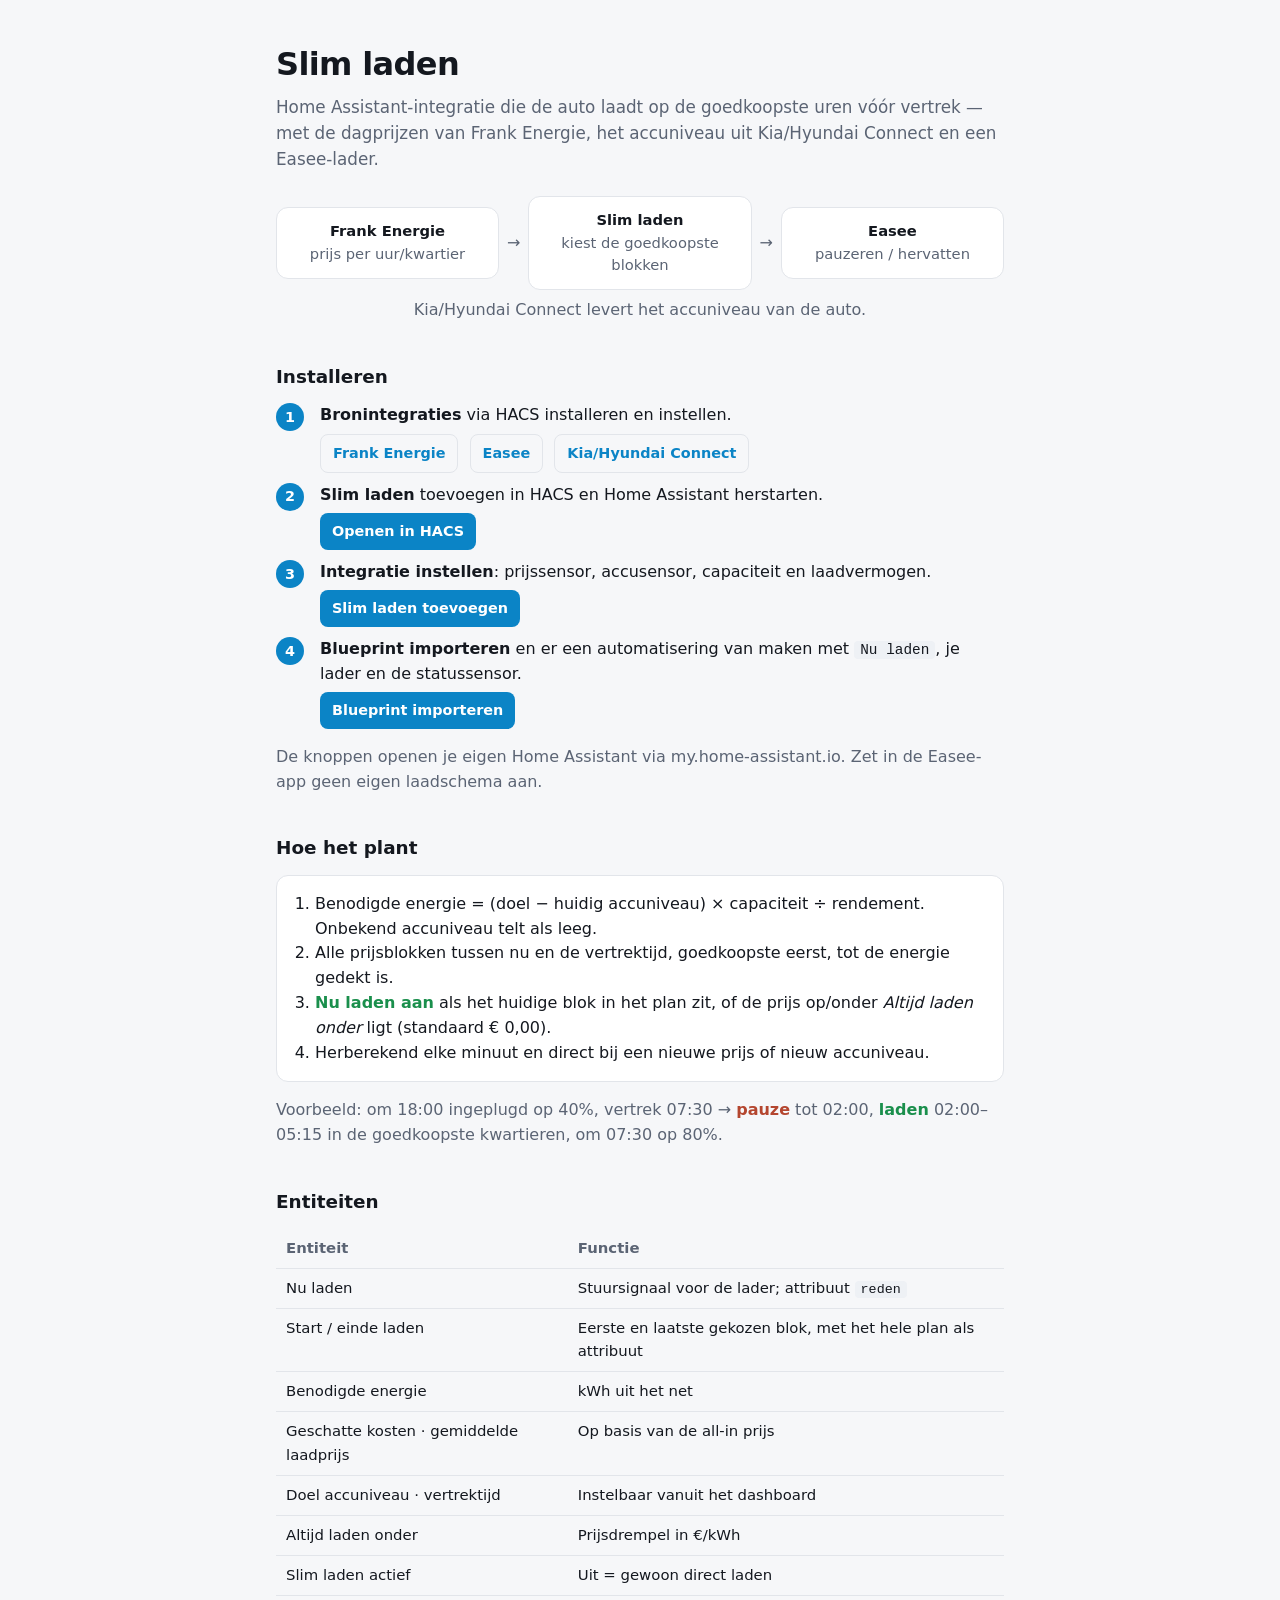
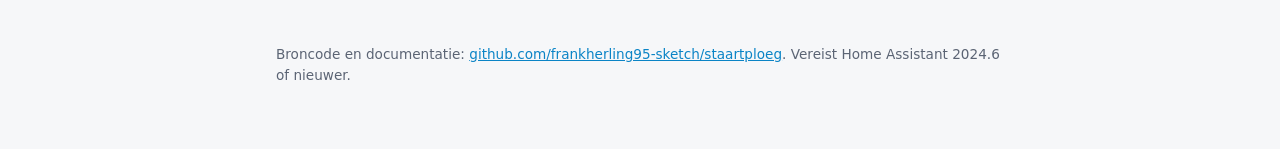
==== commit e1785b07: "GitHub Pages omgezet naar Slim laden, CI toegevoegd - index.html: documentatiepagina met My Home Ass" ====
--- a/index.html
+++ b/index.html
@@ -2,1194 +2,138 @@
 <html lang="nl">
 <head>
 <meta charset="utf-8">
-<meta name="viewport" content="width=device-width, initial-scale=1, viewport-fit=cover">
-<meta name="description" content="Projectapp voor de afbouw en inrichting van een nieuwbouwwoning.">
-<meta name="theme-color" content="#EDEDE8" media="(prefers-color-scheme: light)">
-<meta name="theme-color" content="#101317" media="(prefers-color-scheme: dark)">
-<meta name="apple-mobile-web-app-capable" content="yes">
-<meta name="apple-mobile-web-app-title" content="Staartploeg">
-<link rel="icon" href="data:image/svg+xml,%3Csvg xmlns='http://www.w3.org/2000/svg' viewBox='0 0 32 32'%3E%3Crect width='32' height='32' rx='7' fill='%231B49C4'/%3E%3Cpath d='M8 22V10h4.5a3.5 3.5 0 0 1 0 7H8m8 5V10h8' stroke='%23fff' stroke-width='2.4' fill='none' stroke-linecap='round'/%3E%3C/svg%3E">
-<title>Staartploeg</title>
-<link rel="preconnect" href="https://fonts.googleapis.com">
-<link rel="preconnect" href="https://fonts.gstatic.com" crossorigin>
-<link rel="stylesheet" href="https://fonts.googleapis.com/css2?family=Bricolage+Grotesque:opsz,wght@12..96,600;12..96,800&family=IBM+Plex+Mono:wght@400;500;600&family=IBM+Plex+Sans:wght@400;500;600;700&display=swap">
+<meta name="viewport" content="width=device-width, initial-scale=1">
+<title>Slim laden</title>
+<meta name="description" content="Home Assistant-integratie: laad de auto op de goedkoopste uren met Frank Energie, Easee en Kia/Hyundai Connect.">
+<link rel="icon" href="data:image/svg+xml,%3Csvg xmlns='http://www.w3.org/2000/svg' viewBox='0 0 24 24'%3E%3Cpath fill='%2318bcf2' d='M13 2 4 14h7l-1 8 9-12h-7z'/%3E%3C/svg%3E">
 <style>
-/* ── tokens ─────────────────────────────────────────────── */
-:root{
-  --ground:#EDEDE8; --surface:#F9F9F6; --surface-2:#E4E5DE; --line:#D2D4CA;
-  --ink:#15181C; --ink-2:#4B5057; --ink-3:#767C84;
-  --accent:#1B49C4; --accent-ink:#FFFFFF; --accent-soft:#DFE6FA;
-  --ok:#2C7A57; --ok-soft:#D6EBE0; --warn:#8F5A08; --warn-soft:#F3E4C4;
-  --crit:#B5352A; --crit-soft:#F6DCD8;
-  --shadow:0 1px 2px rgba(21,24,28,.06), 0 8px 24px -16px rgba(21,24,28,.35);
-  --r:11px;
-  --display:"Bricolage Grotesque","IBM Plex Sans",system-ui,sans-serif;
-  --body:"IBM Plex Sans",system-ui,-apple-system,"Segoe UI",sans-serif;
-  --mono:"IBM Plex Mono",ui-monospace,"Cascadia Mono",monospace;
+:root {
+  --bg: #f6f7f9; --surface: #ffffff; --text: #14181f; --muted: #5b6474;
+  --border: #e2e5ea; --accent: #0b84c6; --accent-text: #ffffff; --code: #eef1f5;
+  --on: #1a8f4c; --off: #b4462f;
 }
-@media (prefers-color-scheme:dark){
-  :root:not([data-theme="light"]){
-    --ground:#101317; --surface:#171B21; --surface-2:#1F242B; --line:#2D343D;
-    --ink:#EAECE7; --ink-2:#AAB1B8; --ink-3:#8A929C;
-    --accent:#89A4FF; --accent-ink:#0D1016; --accent-soft:#1D2942;
-    --ok:#5DBE90; --ok-soft:#15291F; --warn:#DDA24A; --warn-soft:#2A2113;
-    --crit:#E77265; --crit-soft:#2E1815;
-    --shadow:0 1px 2px rgba(0,0,0,.4), 0 8px 24px -16px rgba(0,0,0,.8);
+@media (prefers-color-scheme: dark) {
+  :root:not([data-theme="light"]) {
+    --bg: #0e1420; --surface: #151d2c; --text: #e7ebf2; --muted: #9aa5b8;
+    --border: #253047; --accent: #18bcf2; --accent-text: #06121c; --code: #1c2638;
+    --on: #45c27f; --off: #e3795f;
   }
 }
-:root[data-theme="dark"]{
-  --ground:#101317; --surface:#171B21; --surface-2:#1F242B; --line:#2D343D;
-  --ink:#EAECE7; --ink-2:#AAB1B8; --ink-3:#8A929C;
-  --accent:#89A4FF; --accent-ink:#0D1016; --accent-soft:#1D2942;
-  --ok:#5DBE90; --ok-soft:#15291F; --warn:#DDA24A; --warn-soft:#2A2113;
-  --crit:#E77265; --crit-soft:#2E1815;
-  --shadow:0 1px 2px rgba(0,0,0,.4), 0 8px 24px -16px rgba(0,0,0,.8);
+:root[data-theme="dark"] {
+  --bg: #0e1420; --surface: #151d2c; --text: #e7ebf2; --muted: #9aa5b8;
+  --border: #253047; --accent: #18bcf2; --accent-text: #06121c; --code: #1c2638;
+  --on: #45c27f; --off: #e3795f;
 }
-
-*,*::before,*::after{box-sizing:border-box}
-body{margin:0; background:var(--ground); color:var(--ink); font-family:var(--body); font-size:16px; line-height:1.5; -webkit-text-size-adjust:100%}
-h1,h2,h3{font-family:var(--display); text-wrap:balance; margin:0; letter-spacing:-.015em}
-p{margin:0}
-button,input,textarea,select{font:inherit; color:inherit}
-:focus-visible{outline:2px solid var(--accent); outline-offset:2px; border-radius:5px}
-@media (prefers-reduced-motion:reduce){*{animation:none!important; transition:none!important}}
-[hidden]{display:none!important}
-.shell{max-width:760px; margin:0 auto; min-height:100dvh; display:flex; flex-direction:column}
-
-/* ── header ─────────────────────────────────────────────── */
-.top{position:sticky; top:0; z-index:30; background:var(--ground); border-bottom:1px solid var(--line); padding:13px 16px 12px}
-.brandrow{display:flex; align-items:center; gap:4px}
-.brand{font-family:var(--display); font-weight:800; font-size:21px; letter-spacing:-.03em; flex:1; min-width:0; overflow:hidden; text-overflow:ellipsis; white-space:nowrap}
-.brand .dot{color:var(--accent)}
-.hdrstats{display:flex; gap:8px; margin-top:11px}
-.stat{flex:1; background:var(--surface); border:1px solid var(--line); border-radius:var(--r); padding:9px 11px; min-width:0; text-align:left; cursor:pointer}
-.stat b{display:block; font-family:var(--mono); font-size:18px; font-weight:600; font-variant-numeric:tabular-nums; line-height:1.15}
-.stat span{display:block; font-family:var(--mono); font-size:9.5px; text-transform:uppercase; letter-spacing:.09em; color:var(--ink-3); margin-top:3px; white-space:nowrap; overflow:hidden; text-overflow:ellipsis}
-.stat.accent b{color:var(--accent)} .stat.crit b{color:var(--crit)}
-
-/* ── nav ────────────────────────────────────────────────── */
-.nav{position:fixed; bottom:0; left:0; right:0; z-index:40; display:grid; grid-template-columns:repeat(4,1fr); background:var(--surface); border-top:1px solid var(--line); padding-bottom:env(safe-area-inset-bottom)}
-.nav button{appearance:none; background:none; border:0; padding:9px 4px 11px; cursor:pointer; display:flex; flex-direction:column; align-items:center; gap:4px; color:var(--ink-3); border-top:2px solid transparent; margin-top:-1px}
-.nav button[aria-selected="true"]{color:var(--accent); border-top-color:var(--accent)}
-.glyph{width:20px; height:20px; stroke:currentColor; fill:none; stroke-width:1.6; stroke-linecap:round; stroke-linejoin:round}
-.nav .lbl{font-family:var(--mono); font-size:9.5px; letter-spacing:.06em; text-transform:uppercase; font-weight:500}
-main{flex:1; padding:18px 16px 100px}
-@media (min-width:760px){
-  .nav{position:sticky; bottom:auto; top:0; border-top:0; border-bottom:1px solid var(--line); max-width:760px; margin:0 auto}
-  .nav button{flex-direction:row; gap:8px; padding:12px; border-top:0; border-bottom:2px solid transparent; margin-top:0}
-  .nav button[aria-selected="true"]{border-bottom-color:var(--accent)}
-  main{padding-bottom:60px}
+* { box-sizing: border-box; }
+body {
+  margin: 0; background: var(--bg); color: var(--text);
+  font: 16px/1.55 system-ui, -apple-system, "Segoe UI", Roboto, sans-serif;
 }
-
-/* ── generieke bouwstenen ───────────────────────────────── */
-.stack{display:flex; flex-direction:column; gap:22px}
-.eyebrow{font-family:var(--mono); font-size:10px; letter-spacing:.14em; text-transform:uppercase; color:var(--ink-3); font-weight:600}
-h2.sec{font-size:18px; font-weight:600; margin-top:3px}
-.lede{color:var(--ink-2); font-size:14px; max-width:62ch; margin-top:5px}
-.btn{appearance:none; border:1px solid var(--line); background:var(--surface); color:var(--ink); border-radius:9px; padding:11px 15px; font-size:14px; font-weight:600; cursor:pointer; display:inline-flex; align-items:center; gap:7px; justify-content:center}
-.btn:hover{border-color:var(--ink-3)}
-.btn-primary{background:var(--accent); color:var(--accent-ink); border-color:var(--accent)}
-.btn-primary:hover{filter:brightness(1.08)}
-.btn-ghost{background:transparent; border-color:transparent; color:var(--ink-2)}
-.btn-danger{color:var(--crit); border-color:var(--crit-soft)}
-.btn-row{display:flex; gap:8px; flex-wrap:wrap}
-.btn-wide{width:100%}
-.empty{text-align:center; padding:26px 16px; color:var(--ink-3); font-size:13.5px; border:1px dashed var(--line); border-radius:var(--r)}
-.pill{display:inline-block; font-family:var(--mono); font-size:10px; font-weight:600; padding:3px 7px; border-radius:99px; white-space:nowrap; text-transform:uppercase; letter-spacing:.05em}
-.pill.ok{background:var(--ok-soft); color:var(--ok)}
-.pill.warn{background:var(--warn-soft); color:var(--warn)}
-.pill.crit{background:var(--crit-soft); color:var(--crit)}
-.pill.idle{background:var(--surface-2); color:var(--ink-3)}
-.pill.acc{background:var(--accent-soft); color:var(--accent)}
-.money{font-family:var(--mono); font-size:13px; font-weight:500; font-variant-numeric:tabular-nums; color:var(--ink-2); white-space:nowrap}
-.hr{height:1px; background:var(--line); border:0; margin:24px 0}
-.sectitle{display:flex; align-items:baseline; justify-content:space-between; gap:10px; margin-bottom:2px}
-
-/* ── rijen ──────────────────────────────────────────────── */
-.rows{display:flex; flex-direction:column; gap:7px; margin-top:11px}
-.row{display:grid; grid-template-columns:auto 1fr auto; align-items:center; gap:11px; background:var(--surface); border:1px solid var(--line); border-left:3px solid var(--line); border-radius:var(--r); padding:11px 13px; text-align:left; width:100%; font:inherit; cursor:pointer; appearance:none}
-.row:hover{border-color:var(--ink-3)}
-.row.crit{border-left-color:var(--crit)} .row.warn{border-left-color:var(--warn)} .row.ok{border-left-color:var(--ok)} .row.acc{border-left-color:var(--accent)}
-.row .mark{width:23px; height:23px; border-radius:6px; border:1.5px solid var(--line); background:var(--ground); display:grid; place-items:center; flex:none}
-.row .mark svg{width:13px; height:13px; stroke:var(--ground); fill:none; stroke-width:2.6; stroke-linecap:round; stroke-linejoin:round}
-.row[data-done="1"] .mark{background:var(--ok); border-color:var(--ok)}
-.row[data-done="1"] .mark svg{stroke:var(--surface)}
-.row .txt{min-width:0}
-.row .txt b{display:block; font-weight:600; font-size:14.5px; letter-spacing:-.005em}
-.row[data-done="1"] .txt b{text-decoration:line-through; color:var(--ink-3)}
-.row .txt span{display:block; font-size:12.5px; color:var(--ink-3); margin-top:2px}
-.row .txt span em{font-style:normal; color:var(--ink-2)}
-.row .right{flex:none; display:flex; flex-direction:column; align-items:flex-end; gap:4px}
-
-/* ── ruimtekaarten ──────────────────────────────────────── */
-.rcards{display:flex; flex-direction:column; gap:9px; margin-top:11px}
-.rcard{display:grid; grid-template-columns:1fr auto; gap:12px; align-items:center; background:var(--surface); border:1px solid var(--line); border-radius:var(--r); padding:13px 14px; width:100%; text-align:left; font:inherit; cursor:pointer}
-.rcard:hover{border-color:var(--accent)}
-.rcard strong{display:block; font-family:var(--display); font-size:16px; font-weight:600; letter-spacing:-.012em}
-.rbar{height:5px; background:var(--surface-2); border-radius:99px; overflow:hidden; margin-top:8px}
-.rbar i{display:block; height:100%; background:var(--accent); border-radius:99px; transition:width .3s}
-.rmeta{font-family:var(--mono); font-size:10.5px; color:var(--ink-3); margin-top:6px; letter-spacing:.02em}
-.rpct{font-family:var(--mono); font-size:16px; font-weight:600; font-variant-numeric:tabular-nums; color:var(--accent); flex:none}
-.rcard .thumbs{display:flex; gap:3px; margin-top:7px}
-.rcard .thumbs i{width:16px; height:16px; border-radius:4px; display:block; border:1px solid var(--line); background-size:cover; background-position:center}
-
-/* ── stappenplan ────────────────────────────────────────── */
-.fase{display:grid; grid-template-columns:auto 1fr; gap:0 14px}
-.fase .rail{display:flex; flex-direction:column; align-items:center}
-.fase .pip{width:28px; height:28px; border-radius:50%; flex:none; display:grid; place-items:center; font-family:var(--mono); font-size:12px; font-weight:600; background:var(--surface); color:var(--ink-2); border:1.5px solid var(--line)}
-.fase.actief .pip{background:var(--accent); color:var(--accent-ink); border-color:var(--accent)}
-.fase.af .pip{background:var(--ok); color:var(--surface); border-color:var(--ok)}
-.fase .wire{width:0; flex:1; border-left:2px dotted var(--line); margin:5px 0}
-.fase .body{padding-bottom:22px; min-width:0}
-.fase h3{font-size:16px; font-weight:600}
-.fase .waarom{font-family:var(--mono); font-size:11.5px; color:var(--ink-3); margin-top:4px; line-height:1.45}
-.fase .telling{font-family:var(--mono); font-size:11px; color:var(--ink-3); margin-top:7px}
-
-/* ── paneel ─────────────────────────────────────────────── */
-.panel{position:fixed; inset:0; z-index:60; background:var(--ground); display:flex; flex-direction:column; overflow:hidden}
-.panel-top{position:sticky; top:0; background:var(--ground); border-bottom:1px solid var(--line); padding:11px 12px; display:flex; align-items:center; gap:8px; flex:none}
-.panel-top h2{flex:1; font-size:17px; font-weight:600; min-width:0; overflow:hidden; text-overflow:ellipsis; white-space:nowrap}
-.iconbtn{appearance:none; background:none; border:0; padding:8px; cursor:pointer; color:var(--ink-2); display:grid; place-items:center; border-radius:8px; flex:none}
-.iconbtn:hover{background:var(--surface-2)}
-.panel-body{flex:1; overflow-y:auto; padding:16px 16px 40px; max-width:760px; width:100%; margin:0 auto; -webkit-overflow-scrolling:touch}
-
-/* ── formulier ──────────────────────────────────────────── */
-.field{display:block; margin-bottom:15px}
-.field>span{display:block; font-family:var(--mono); font-size:10.5px; text-transform:uppercase; letter-spacing:.09em; color:var(--ink-3); font-weight:600; margin-bottom:5px}
-.field input, .field textarea, .field select{width:100%; background:var(--surface); border:1px solid var(--line); border-radius:9px; padding:11px 12px; font-size:16px}
-.field textarea{min-height:76px; resize:vertical; line-height:1.45}
-.field input:focus, .field textarea:focus, .field select:focus{border-color:var(--accent); outline:none}
-.field .hint{font-size:12px; color:var(--ink-3); margin-top:5px; display:block}
-.duo{display:grid; grid-template-columns:1fr 1fr; gap:11px}
-.chips{display:flex; flex-wrap:wrap; gap:6px}
-.chips button{appearance:none; background:var(--surface); border:1px solid var(--line); border-radius:99px; padding:8px 13px; font-size:13px; font-weight:600; cursor:pointer; color:var(--ink-2)}
-.chips button[aria-pressed="true"]{background:var(--accent); border-color:var(--accent); color:var(--accent-ink)}
-.chips.sm button{font-family:var(--mono); font-size:11px; padding:6px 11px; text-transform:uppercase; letter-spacing:.04em}
-
-/* ── links & beeld ──────────────────────────────────────── */
-.linkrow{display:flex; align-items:center; gap:9px; background:var(--surface); border:1px solid var(--line); border-radius:9px; padding:9px 11px; margin-bottom:6px}
-.linkrow a{flex:1; min-width:0; color:var(--accent); text-decoration:none; font-size:13.5px; font-weight:500; overflow:hidden; text-overflow:ellipsis; white-space:nowrap}
-.linkrow svg{width:14px; height:14px; stroke:var(--ink-3); fill:none; stroke-width:2; stroke-linecap:round; flex:none}
-.tiles{display:grid; grid-template-columns:repeat(auto-fill,minmax(98px,1fr)); gap:8px; margin-top:10px}
-.tile{position:relative; border-radius:9px; overflow:hidden; border:1px solid var(--line); background:var(--surface); aspect-ratio:1}
-.tile img{width:100%; height:100%; object-fit:cover; display:block}
-.tile .swatch{width:100%; height:100%; display:block}
-.tile .cap{position:absolute; left:0; right:0; bottom:0; background:linear-gradient(transparent,rgba(0,0,0,.75)); color:#fff; font-size:10.5px; font-weight:600; padding:15px 7px 6px; line-height:1.25}
-.tile .del{position:absolute; top:5px; right:5px; width:24px; height:24px; border-radius:50%; border:0; background:rgba(0,0,0,.55); color:#fff; font-size:15px; line-height:1; cursor:pointer; display:grid; place-items:center; padding:0}
-.tile.add{border-style:dashed; display:grid; place-items:center; cursor:pointer; color:var(--ink-3); background:transparent; text-align:center}
-.tile.add .plus{font-family:var(--mono); font-size:23px; line-height:1}
-.tile.add small{display:block; font-family:var(--mono); font-size:9px; text-transform:uppercase; letter-spacing:.08em; margin-top:4px}
-
-/* ── materiaaltabel ─────────────────────────────────────── */
-.mtab{width:100%; border-collapse:collapse; font-size:13.5px; margin-top:10px}
-.mtab th{font-family:var(--mono); font-size:10px; text-transform:uppercase; letter-spacing:.09em; color:var(--ink-3); font-weight:600; text-align:left; padding:7px 0; border-bottom:1px solid var(--line)}
-.mtab td{padding:9px 0; border-bottom:1px solid var(--line); vertical-align:top}
-.mtab td:last-child{text-align:right; font-family:var(--mono); font-variant-numeric:tabular-nums; white-space:nowrap; font-weight:500}
-.mtab tr:last-child td{border-bottom:0}
-.mtab .sub{display:block; font-size:11.5px; color:var(--ink-3); margin-top:1px}
-
-/* ── setup ──────────────────────────────────────────────── */
-.setup{max-width:520px; margin:0 auto}
-.setup h1{font-size:26px; font-weight:800; letter-spacing:-.03em}
-
-/* ── fab & toast ────────────────────────────────────────── */
-.fab{position:fixed; right:16px; bottom:calc(74px + env(safe-area-inset-bottom)); z-index:45; width:54px; height:54px; border-radius:50%; border:0; background:var(--accent); color:var(--accent-ink); box-shadow:var(--shadow); cursor:pointer; display:grid; place-items:center; font-size:27px; line-height:1; font-family:var(--mono); padding:0 0 3px}
-@media (min-width:760px){.fab{bottom:24px}}
-.toast{position:fixed; left:50%; transform:translateX(-50%); bottom:calc(84px + env(safe-area-inset-bottom)); background:var(--ink); color:var(--ground); font-size:13.5px; font-weight:500; padding:10px 17px; border-radius:99px; z-index:70; box-shadow:var(--shadow); opacity:0; pointer-events:none; transition:opacity .2s, transform .2s; max-width:88vw; text-align:center}
-.toast.on{opacity:1; transform:translateX(-50%) translateY(-6px)}
+main { max-width: 760px; margin: 0 auto; padding: 40px 16px 64px; }
+h1 { font-size: 2rem; margin: 0 0 4px; letter-spacing: -0.02em; }
+h2 { font-size: 1.15rem; margin: 40px 0 12px; }
+p, li { color: var(--text); }
+.lead { color: var(--muted); margin: 0 0 24px; font-size: 1.05rem; }
+.muted { color: var(--muted); }
+a { color: var(--accent); }
+code { background: var(--code); padding: 1px 6px; border-radius: 4px; font-size: 0.9em; word-break: break-word; }
+.card { background: var(--surface); border: 1px solid var(--border); border-radius: 12px; padding: 16px 18px; }
+.flow { display: grid; grid-template-columns: 1fr auto 1fr auto 1fr; gap: 8px; align-items: center; text-align: center; }
+.flow .card { padding: 12px; font-size: 0.92rem; }
+.flow .card b { display: block; }
+.arrow { color: var(--muted); }
+@media (max-width: 600px) {
+  .flow { grid-template-columns: 1fr; }
+  .arrow { transform: rotate(90deg); }
+}
+ol.steps { list-style: none; padding: 0; margin: 0; counter-reset: s; display: grid; gap: 10px; }
+ol.steps > li { counter-increment: s; display: grid; grid-template-columns: 32px 1fr; gap: 12px; align-items: start; }
+ol.steps > li::before {
+  content: counter(s); width: 28px; height: 28px; border-radius: 50%; display: grid; place-items: center;
+  background: var(--accent); color: var(--accent-text); font-weight: 600; font-size: 0.9rem;
+}
+.btn {
+  display: inline-block; margin: 6px 6px 0 0; padding: 7px 12px; border-radius: 8px;
+  background: var(--accent); color: var(--accent-text); text-decoration: none; font-weight: 600; font-size: 0.9rem;
+}
+.btn.ghost { background: transparent; color: var(--accent); border: 1px solid var(--border); }
+table { width: 100%; border-collapse: collapse; font-size: 0.93rem; }
+th, td { text-align: left; padding: 8px 10px; border-bottom: 1px solid var(--border); vertical-align: top; }
+th { color: var(--muted); font-weight: 600; }
+.table-wrap { overflow-x: auto; }
+.on { color: var(--on); font-weight: 600; }
+.off { color: var(--off); font-weight: 600; }
+footer { margin-top: 48px; color: var(--muted); font-size: 0.85rem; }
 </style>
 </head>
 <body>
-<div class="shell" id="app" hidden>
-  <header class="top">
-    <div class="brandrow">
-      <div class="brand" id="projectnaam">Staartploeg<span class="dot">.</span></div>
-      <button class="iconbtn" id="btn-zoek" aria-label="Zoeken">
-        <svg class="glyph" viewBox="0 0 24 24" aria-hidden="true"><circle cx="11" cy="11" r="6.5"/><path d="m16 16 4.5 4.5"/></svg>
-      </button>
-      <button class="iconbtn" id="btn-meer" aria-label="Instellingen">
-        <svg class="glyph" viewBox="0 0 24 24" aria-hidden="true"><circle cx="12" cy="12" r="1.6"/><circle cx="12" cy="5.5" r="1.6"/><circle cx="12" cy="18.5" r="1.6"/></svg>
-      </button>
-    </div>
-    <div class="hdrstats">
-      <div class="stat accent" data-ga="stappen"><b id="s-weken">—</b><span id="s-weken-l">weken</span></div>
-      <div class="stat crit" data-ga="nu"><b id="s-actie">0</b><span>vraagt actie</span></div>
-      <div class="stat" data-ga="inkoop"><b id="s-geld">—</b><span id="s-geld-l">begroot</span></div>
-    </div>
-  </header>
+<main>
+  <h1>Slim laden</h1>
+  <p class="lead">Home Assistant-integratie die de auto laadt op de goedkoopste uren vóór vertrek —
+    met de dagprijzen van Frank Energie, het accuniveau uit Kia/Hyundai Connect en een Easee-lader.</p>
 
-  <nav class="nav" role="tablist" aria-label="Secties">
-    <button role="tab" aria-selected="true" data-pane="ruimtes">
-      <svg class="glyph" viewBox="0 0 24 24" aria-hidden="true"><path d="M3 10.5 12 4l9 6.5V20a1 1 0 0 1-1 1H4a1 1 0 0 1-1-1z"/><path d="M9.5 21v-6h5v6"/></svg>
-      <span class="lbl">Ruimtes</span>
-    </button>
-    <button role="tab" aria-selected="false" data-pane="stappen">
-      <svg class="glyph" viewBox="0 0 24 24" aria-hidden="true"><circle cx="6" cy="6" r="2.4"/><circle cx="6" cy="18" r="2.4"/><path d="M6 8.4v7.2M11 6h9M11 18h9"/></svg>
-      <span class="lbl">Stappen</span>
-    </button>
-    <button role="tab" aria-selected="false" data-pane="nu">
-      <svg class="glyph" viewBox="0 0 24 24" aria-hidden="true"><circle cx="12" cy="12" r="8.5"/><path d="M12 7.5V12l3 2"/></svg>
-      <span class="lbl">Nu</span>
-    </button>
-    <button role="tab" aria-selected="false" data-pane="inkoop">
-      <svg class="glyph" viewBox="0 0 24 24" aria-hidden="true"><path d="M3.5 5h2l2.2 10.2a1.5 1.5 0 0 0 1.5 1.2h8.1a1.5 1.5 0 0 0 1.5-1.2L20.5 8H6"/><circle cx="10" cy="20" r="1.3"/><circle cx="17.5" cy="20" r="1.3"/></svg>
-      <span class="lbl">Inkoop</span>
-    </button>
-  </nav>
+  <div class="flow" aria-label="Werking">
+    <div class="card"><b>Frank Energie</b><span class="muted">prijs per uur/kwartier</span></div>
+    <div class="arrow">→</div>
+    <div class="card"><b>Slim laden</b><span class="muted">kiest de goedkoopste blokken</span></div>
+    <div class="arrow">→</div>
+    <div class="card"><b>Easee</b><span class="muted">pauzeren / hervatten</span></div>
+  </div>
+  <p class="muted" style="text-align:center;margin-top:8px">Kia/Hyundai Connect levert het accuniveau van de auto.</p>
 
-  <main>
-    <section data-view="ruimtes"></section>
-    <section data-view="stappen" hidden></section>
-    <section data-view="nu" hidden></section>
-    <section data-view="inkoop" hidden></section>
-  </main>
-</div>
+  <h2>Installeren</h2>
+  <ol class="steps">
+    <li><div>
+      <b>Bronintegraties</b> via HACS installeren en instellen.<br>
+      <a class="btn ghost" href="https://my.home-assistant.io/redirect/hacs_repository/?owner=bajansen&amp;repository=home-assistant-frank_energie&amp;category=integration">Frank Energie</a>
+      <a class="btn ghost" href="https://my.home-assistant.io/redirect/hacs_repository/?owner=nordicopen&amp;repository=easee_hass&amp;category=integration">Easee</a>
+      <a class="btn ghost" href="https://my.home-assistant.io/redirect/hacs_repository/?owner=Hyundai-Kia-Connect&amp;repository=kia_uvo&amp;category=integration">Kia/Hyundai Connect</a>
+    </div></li>
+    <li><div>
+      <b>Slim laden</b> toevoegen in HACS en Home Assistant herstarten.<br>
+      <a class="btn" href="https://my.home-assistant.io/redirect/hacs_repository/?owner=frankherling95-sketch&amp;repository=staartploeg&amp;category=integration">Openen in HACS</a>
+    </div></li>
+    <li><div>
+      <b>Integratie instellen</b>: prijssensor, accusensor, capaciteit en laadvermogen.<br>
+      <a class="btn" href="https://my.home-assistant.io/redirect/config_flow_start/?domain=slim_laden">Slim laden toevoegen</a>
+    </div></li>
+    <li><div>
+      <b>Blueprint importeren</b> en er een automatisering van maken met <code>Nu laden</code>, je lader en de statussensor.<br>
+      <a class="btn" href="https://my.home-assistant.io/redirect/blueprint_import/?blueprint_url=https%3A%2F%2Fgithub.com%2Ffrankherling95-sketch%2Fstaartploeg%2Fblob%2Fmain%2Fblueprints%2Fautomation%2Fslim_laden%2Feasee_slim_laden.yaml">Blueprint importeren</a>
+    </div></li>
+  </ol>
+  <p class="muted">De knoppen openen je eigen Home Assistant via my.home-assistant.io. Zet in de Easee-app geen eigen laadschema aan.</p>
 
-<button class="fab" id="fab" hidden aria-label="Onderdeel toevoegen">+</button>
-<div id="panel-host"></div>
-<div class="toast" id="toast" role="status" aria-live="polite"></div>
+  <h2>Hoe het plant</h2>
+  <div class="card">
+    <ol style="margin:0;padding-left:20px">
+      <li>Benodigde energie = (doel − huidig accuniveau) × capaciteit ÷ rendement. Onbekend accuniveau telt als leeg.</li>
+      <li>Alle prijsblokken tussen nu en de vertrektijd, goedkoopste eerst, tot de energie gedekt is.</li>
+      <li><span class="on">Nu laden aan</span> als het huidige blok in het plan zit, of de prijs op/onder <em>Altijd laden onder</em> ligt (standaard € 0,00).</li>
+      <li>Herberekend elke minuut en direct bij een nieuwe prijs of nieuw accuniveau.</li>
+    </ol>
+  </div>
+  <p class="muted">Voorbeeld: om 18:00 ingeplugd op 40%, vertrek 07:30 → <span class="off">pauze</span> tot 02:00,
+    <span class="on">laden</span> 02:00–05:15 in de goedkoopste kwartieren, om 07:30 op 80%.</p>
 
-<div class="shell" id="setup" hidden>
-  <main>
-    <div class="setup stack">
-      <div>
-        <div class="brand" style="font-size:26px; margin-bottom:14px">Staartploeg<span class="dot">.</span></div>
-        <h1>Laten we je huis erin zetten.</h1>
-        <p class="lede">Drie dingen, daarna kun je aan de slag. Alles is later aan te passen.</p>
-      </div>
-      <div>
-        <label class="field"><span>Hoe noem je het project?</span>
-          <input id="su-naam" type="text" placeholder="Bouwnummer 34" autocomplete="off"></label>
-        <label class="field"><span>Wanneer krijg je de sleutel?</span>
-          <input id="su-datum" type="date">
-          <span class="hint">Bij benadering is prima. Alle deadlines rekenen hiervandaan, dus als de datum schuift, schuift de rest mee.</span></label>
-        <label class="field"><span>Budget voor afbouw en inrichting</span>
-          <input id="su-budget" type="number" inputmode="numeric" placeholder="45000" min="0" step="500">
-          <span class="hint">Mag ruw. Laat leeg als je het nog niet weet.</span></label>
-      </div>
-      <div>
-        <div class="sectitle"><p class="eyebrow">Ruimtes</p><span class="money" id="su-tel">0 gekozen</span></div>
-        <h2 class="sec">Welke kamers heeft het huis?</h2>
-        <p class="lede">Tik aan wat van toepassing is. Namen wijzigen kan later.</p>
-        <div class="chips" id="su-ruimtes" style="margin-top:12px"></div>
-        <div class="duo" style="margin-top:11px">
-          <input id="su-eigen" type="text" placeholder="Eigen ruimte…" autocomplete="off" style="background:var(--surface); border:1px solid var(--line); border-radius:9px; padding:11px 12px; font-size:16px; width:100%">
-          <button class="btn" id="su-add">Toevoegen</button>
-        </div>
-      </div>
-      <button class="btn btn-primary btn-wide" id="su-start" style="padding:14px">Aan de slag</button>
-    </div>
-  </main>
-</div>
+  <h2>Entiteiten</h2>
+  <div class="table-wrap">
+  <table>
+    <tr><th>Entiteit</th><th>Functie</th></tr>
+    <tr><td>Nu laden</td><td>Stuursignaal voor de lader; attribuut <code>reden</code></td></tr>
+    <tr><td>Start / einde laden</td><td>Eerste en laatste gekozen blok, met het hele plan als attribuut</td></tr>
+    <tr><td>Benodigde energie</td><td>kWh uit het net</td></tr>
+    <tr><td>Geschatte kosten · gemiddelde laadprijs</td><td>Op basis van de all-in prijs</td></tr>
+    <tr><td>Doel accuniveau · vertrektijd</td><td>Instelbaar vanuit het dashboard</td></tr>
+    <tr><td>Altijd laden onder</td><td>Prijsdrempel in €/kWh</td></tr>
+    <tr><td>Slim laden actief</td><td>Uit = gewoon direct laden</td></tr>
+  </table>
+  </div>
 
-<script>
-(function(){
-  "use strict";
-
-  /* ═══ opslag ═════════════════════════════════════════════
-     Eén JSON-object in localStorage; foto's apart in IndexedDB
-     omdat ze niet in localStorage passen. Bewust één platte
-     structuur: als we later naar een gedeelde database gaan,
-     is dit één keer uploaden en klaar.
-  ═════════════════════════════════════════════════════════ */
-  var KEY = "staartploeg.data.v1", DB_NAAM = "staartploeg", DB_STORE = "beelden";
-  var D = null, dbp = null;
-
-  function leeg(){ return {versie:1, project:{naam:"", sleutel:"", budget:0}, ruimtes:[], items:[], klusjes:[], beeld:[]}; }
-  function laad(){
-    try { var r = JSON.parse(localStorage.getItem(KEY)); return r && r.versie ? r : leeg(); }
-    catch(e){ return leeg(); }
-  }
-  var bewaarT;
-  function bewaar(){
-    clearTimeout(bewaarT);
-    bewaarT = setTimeout(function(){
-      try { localStorage.setItem(KEY, JSON.stringify(D)); }
-      catch(e){ toast("Opslaan mislukt — geheugen vol?"); }
-    }, 120);
-  }
-  function db(){
-    if (dbp) return dbp;
-    dbp = new Promise(function(res, rej){
-      var rq = indexedDB.open(DB_NAAM, 1);
-      rq.onupgradeneeded = function(){ rq.result.createObjectStore(DB_STORE); };
-      rq.onsuccess = function(){ res(rq.result); };
-      rq.onerror = function(){ rej(rq.error); };
-    });
-    return dbp;
-  }
-  function fotoZet(id, url){
-    return db().then(function(d){ return new Promise(function(res, rej){
-      var t = d.transaction(DB_STORE, "readwrite");
-      t.objectStore(DB_STORE).put(url, id);
-      t.oncomplete = res; t.onerror = function(){ rej(t.error); };
-    }); });
-  }
-  function fotoHaal(id){
-    return db().then(function(d){ return new Promise(function(res){
-      var rq = d.transaction(DB_STORE, "readonly").objectStore(DB_STORE).get(id);
-      rq.onsuccess = function(){ res(rq.result || null); };
-      rq.onerror = function(){ res(null); };
-    }); }).catch(function(){ return null; });
-  }
-  function fotoWeg(id){
-    return db().then(function(d){
-      d.transaction(DB_STORE, "readwrite").objectStore(DB_STORE).delete(id);
-    }).catch(function(){});
-  }
-
-  /* ═══ model ══════════════════════════════════════════════ */
-  var STATUS = {
-    aanschaf:["tekiezen","gekozen","besteld","geleverd","gemonteerd"],
-    klus:["tedoen","ingepland","bezig","klaar"],
-    beide:["tekiezen","gekozen","besteld","geleverd","gemonteerd"]
-  };
-  var LABEL = {tekiezen:"Te kiezen", gekozen:"Gekozen", besteld:"Besteld",
-               geleverd:"Geleverd op bouw", gemonteerd:"Gemonteerd",
-               tedoen:"Te doen", ingepland:"Ingepland", bezig:"Bezig", klaar:"Klaar"};
-  var KORT  = {tekiezen:"te kiezen", gekozen:"gekozen", besteld:"besteld",
-               geleverd:"geleverd", gemonteerd:"gemonteerd",
-               tedoen:"te doen", ingepland:"ingepland", bezig:"bezig", klaar:"klaar"};
-  var SOORT = {aanschaf:"Kopen", klus:"Klus", beide:"Kopen én doen"};
-  var AF = {gemonteerd:1, klaar:1};
-  var TEBESTELLEN = {tekiezen:1, gekozen:1};
-
-  /* De werkvolgorde bij afbouw. Stof, vocht en zware werkzaamheden
-     bepalen de volgorde — niet wat je het leukste vindt. */
-  var FASES = [
-    ["Voorbereiding, ruwbouw & leidingwerk", "Voordat er ook maar iets wordt afgewerkt"],
-    ["Waterdichting & natte voorbereiding", "Essentieel voor de badkamer"],
-    ["Stucwerk & wandafwerking (droge ruimtes)", "Vóórdat de vloeren erin gaan, vanwege veel vocht en stof"],
-    ["Tegelwerk & voegen", "Badkamer, toilet en eventuele tegelvloeren"],
-    ["Schilderwerk & spuiten", "Wanden en plafonds afwerken"],
-    ["Vloeren leggen (woon- & slaapkamers)", "Pas als alle zware en natte werkzaamheden klaar zijn"],
-    ["Montage & installatie", "Keuken, binnendeuren en sanitair"],
-    ["Afkitten & fijnafwerking", "De laatste stap"]
-  ];
-
-  var STANDAARD = ["Entree & hal","Woonkamer","Keuken","Toilet","Badkamer","Slaapkamer 1",
-                   "Slaapkamer 2","Slaapkamer 3","Trap & overloop","Bijkeuken","Zolder",
-                   "Tuin","Berging","Hele huis","Administratie"];
-  var STALEN = ["#B99A6B","#E8E4DB","#2B2E33","#7E8B7A","#1D2A2C","#C8C3B8","#8C6A45",
-                "#D9D5CC","#3A3D42","#9A9186","#6E5A44","#A8452F"];
-
-  /* Richtgetallen per m². Altijd het etiket van het product laten
-     winnen — dit is een schatting om mee naar de bouwmarkt te gaan. */
-  var MATERIAAL = [
-    ["vloer", 1.07, "Vloermateriaal", "m²", "inclusief 7% snijverlies; reken 10% bij visgraat of diagonaal"],
-    ["vloer", 4.5,  "Egaline", "kg", "bij circa 3 mm laagdikte"],
-    ["vloer", 5,    "Tegellijm vloer", "kg", "alleen bij een tegelvloer"],
-    ["vloer", 0.8,  "Voegmortel", "kg", "hangt sterk af van tegelmaat en voegbreedte"],
-    ["wand",  0.15, "Voorstrijk", "L", "op zuigende ondergrond"],
-    ["wand",  0.30, "Muurverf", "L", "twee lagen"],
-    ["wand",  4,    "Tegellijm wand", "kg", "alleen bij wandtegels"],
-    ["plafond", 0.30, "Plafondverf", "L", "twee lagen"],
-    ["omtrek", 1.05, "Plinten", "m", "min de deuropeningen, plus 5% zaagverlies"],
-    ["omtrek", 1,   "Kimband", "m", "alleen in de natte zone"]
-  ];
-
-  /* ═══ helpers ════════════════════════════════════════════ */
-  var $ = function(s,r){ return (r||document).querySelector(s); };
-  var $$ = function(s,r){ return Array.prototype.slice.call((r||document).querySelectorAll(s)); };
-  var esc = function(s){ return String(s == null ? "" : s).replace(/[&<>"]/g, function(c){
-    return {"&":"&amp;","<":"&lt;",">":"&gt;",'"':"&quot;"}[c]; }); };
-  var uid = function(){ return Math.random().toString(36).slice(2,10) + Date.now().toString(36).slice(-4); };
-  var euro = function(n){ return "€" + (Number(n)||0).toLocaleString("nl-NL"); };
-  var kort = function(n){ n = Number(n)||0; return n >= 10000 ? "€" + Math.round(n/1000) + "k" : euro(n); };
-  var CHECK = '<svg viewBox="0 0 24 24" aria-hidden="true"><path d="m5 12.5 4.5 4.5L19 7.5"/></svg>';
-  var EXT = '<svg viewBox="0 0 24 24" aria-hidden="true"><path d="M14 10.5 21 3.5M15 3.5h6v6M19 14v6a1 1 0 0 1-1 1H4a1 1 0 0 1-1-1V6a1 1 0 0 1 1-1h6"/></svg>';
-
-  var toastEl = $("#toast"), toastT;
-  function toast(m){
-    toastEl.textContent = m; toastEl.classList.add("on");
-    clearTimeout(toastT); toastT = setTimeout(function(){ toastEl.classList.remove("on"); }, 2200);
-  }
-  function vandaag(){ var d = new Date(); d.setHours(0,0,0,0); return d; }
-  function sleutel(){
-    if (!D.project.sleutel) return null;
-    var d = new Date(D.project.sleutel + "T12:00:00");
-    return isNaN(d) ? null : d;
-  }
-  function weekNaarDatum(wk){
-    var s = sleutel(); if (!s || wk == null || wk === "") return null;
-    var d = new Date(s); d.setDate(d.getDate() + Math.round(wk*7)); return d;
-  }
-  function datumNaarWeek(str){
-    var s = sleutel(); if (!s || !str) return null;
-    var d = new Date(str + "T12:00:00"); if (isNaN(d)) return null;
-    return Math.round((d - s)/(7*86400000));
-  }
-  function iso(d){
-    return d ? d.getFullYear() + "-" + String(d.getMonth()+1).padStart(2,"0") + "-" + String(d.getDate()).padStart(2,"0") : "";
-  }
-  function fmt(d){ return d ? d.toLocaleDateString("nl-NL",{day:"numeric",month:"short",year:"2-digit"}) : "—"; }
-  function bestelDatum(it){
-    var n = weekNaarDatum(it.nodigWk); if (!n) return null;
-    var d = new Date(n); d.setDate(d.getDate() - (Number(it.leverWk)||0)*7); return d;
-  }
-  function dagenTot(d){ return d ? Math.round((d - vandaag())/86400000) : null; }
-  function ruimteVan(id){
-    for (var i=0;i<D.ruimtes.length;i++) if (D.ruimtes[i].id === id) return D.ruimtes[i];
-    return null;
-  }
-  function itemsVan(rid){ return D.items.filter(function(i){ return i.ruimteId === rid; }); }
-  function beeldVan(rid){ return D.beeld.filter(function(b){ return b.ruimteId === rid; }); }
-  function urgentie(it){
-    if (AF[it.status] || !TEBESTELLEN[it.status]) return null;
-    var b = bestelDatum(it); if (!b) return null;
-    var d = dagenTot(b);
-    if (d < 0)   return {tone:"crit", tekst:Math.abs(d) + " dgn te laat", d:d};
-    if (d <= 45) return {tone:"warn", tekst:"nog " + d + " dgn", d:d};
-    return null;
-  }
-
-  /* ═══ setup ══════════════════════════════════════════════ */
-  var suGekozen = {};
-  function toonSetup(){
-    $("#setup").hidden = false; $("#app").hidden = true; $("#fab").hidden = true;
-    STANDAARD.forEach(function(n){ if (!(n in suGekozen)) suGekozen[n] = false; });
-    ["Entree & hal","Woonkamer","Keuken","Badkamer","Slaapkamer 1","Hele huis"].forEach(function(n){ suGekozen[n] = true; });
-    tekenSetupRuimtes();
-  }
-  function tekenSetupRuimtes(){
-    var namen = Object.keys(suGekozen);
-    $("#su-ruimtes").innerHTML = namen.map(function(n){
-      return '<button type="button" data-n="' + esc(n) + '" aria-pressed="' + !!suGekozen[n] + '">' + esc(n) + "</button>";
-    }).join("");
-    $("#su-tel").textContent = namen.filter(function(n){ return suGekozen[n]; }).length + " gekozen";
-  }
-  $("#su-ruimtes").addEventListener("click", function(e){
-    var b = e.target.closest("button[data-n]"); if (!b) return;
-    suGekozen[b.dataset.n] = !suGekozen[b.dataset.n]; tekenSetupRuimtes();
-  });
-  $("#su-add").addEventListener("click", function(){
-    var v = $("#su-eigen").value.trim(); if (!v) return;
-    suGekozen[v] = true; $("#su-eigen").value = ""; tekenSetupRuimtes();
-  });
-  $("#su-eigen").addEventListener("keydown", function(e){ if (e.key === "Enter"){ e.preventDefault(); $("#su-add").click(); } });
-  $("#su-start").addEventListener("click", function(){
-    var namen = Object.keys(suGekozen).filter(function(n){ return suGekozen[n]; });
-    if (!namen.length) return toast("Kies minstens één ruimte");
-    D.project.naam = $("#su-naam").value.trim() || "Mijn woning";
-    D.project.sleutel = $("#su-datum").value;
-    D.project.budget = Number($("#su-budget").value) || 0;
-    D.ruimtes = namen.map(function(n,i){ return {id:uid(), naam:n, volgorde:i}; });
-    bewaar(); $("#setup").hidden = true; start();
-  });
-
-  /* ═══ panelen ════════════════════════════════════════════ */
-  var host = $("#panel-host");
-  function openPaneel(titel, html, opts){
-    opts = opts || {};
-    var el = document.createElement("div");
-    el.className = "panel";
-    el.innerHTML =
-      '<div class="panel-top"><button class="iconbtn" data-sluit aria-label="Terug">' +
-      '<svg class="glyph" viewBox="0 0 24 24"><path d="m15 5-7 7 7 7"/></svg></button>' +
-      "<h2>" + esc(titel) + "</h2>" + (opts.actie || "") +
-      '</div><div class="panel-body">' + html + "</div>";
-    host.appendChild(el);
-    el.querySelector("[data-sluit]").addEventListener("click", function(){ sluitPaneel(el); });
-    document.body.style.overflow = "hidden";
-    return el;
-  }
-  function sluitPaneel(el){
-    el.remove();
-    if (!host.children.length) document.body.style.overflow = "";
-    tekenAlles();
-  }
-  function sluitAlle(){ host.innerHTML = ""; document.body.style.overflow = ""; }
-
-  /* ═══ rij-weergave ═══════════════════════════════════════ */
-  function itemRij(it, metRuimte){
-    var u = urgentie(it), r = ruimteVan(it.ruimteId);
-    var tone = AF[it.status] ? "ok" : (u ? u.tone : "");
-    var regels = [];
-    if (metRuimte && r) regels.push(esc(r.naam));
-    regels.push(KORT[it.status] || it.status);
-    if (it.afmetingen) regels.push(esc(it.afmetingen));
-    if (it.winkel) regels.push(esc(it.winkel));
-    var b = bestelDatum(it);
-    if (u && b) regels.push("bestel vóór <em>" + fmt(b) + "</em>");
-    return '<button class="row ' + tone + '" data-item="' + it.id + '" data-done="' +
-      (AF[it.status] ? 1 : 0) + '" type="button"><span class="mark">' + CHECK + "</span>" +
-      '<span class="txt"><b>' + esc(it.naam) + "</b><span>" + regels.join(" · ") + "</span></span>" +
-      '<span class="right">' + (u ? '<span class="pill ' + u.tone + '">' + u.tekst + "</span>" : "") +
-      (Number(it.begroot) ? '<span class="money">' + kort(it.begroot) + "</span>" : "") + "</span></button>";
-  }
-
-  /* ═══ weergave: ruimtes ══════════════════════════════════ */
-  function tekenRuimtes(){
-    var el = $('[data-view="ruimtes"]');
-    if (!D.ruimtes.length){
-      el.innerHTML = '<div class="empty">Nog geen ruimtes. Voeg er een toe via het menu rechtsboven.</div>';
-      return;
-    }
-    var kaarten = D.ruimtes.map(function(r){
-      var list = itemsVan(r.id);
-      var klaar = list.filter(function(i){ return AF[i.status]; }).length;
-      var pct = list.length ? Math.round(klaar/list.length*100) : 0;
-      var geld = list.reduce(function(a,i){ return a + (Number(i.begroot)||0); }, 0);
-      var urg = list.filter(function(i){ return urgentie(i); }).length;
-      var bd = beeldVan(r.id).slice(0,6).map(function(b){
-        return b.soort === "staal"
-          ? '<i style="background:' + esc(b.kleur) + '"></i>'
-          : '<i data-thumb="' + b.id + '" style="background:var(--surface-2)"></i>';
-      }).join("");
-      var meta = list.length
-        ? klaar + " van " + list.length + " klaar · " + kort(geld) +
-          (urg ? ' · <span style="color:var(--crit)">' + urg + " urgent</span>" : "")
-        : "nog niets toegevoegd";
-      return '<button class="rcard" data-ruimte="' + r.id + '" type="button"><span><strong>' + esc(r.naam) + "</strong>" +
-        '<span class="rbar"><i style="width:' + pct + '%"></i></span>' +
-        '<span class="rmeta">' + meta + "</span>" +
-        (bd ? '<span class="thumbs">' + bd + "</span>" : "") +
-        '</span><span class="rpct">' + pct + "%</span></button>";
-    }).join("");
-    el.innerHTML = '<div class="stack"><div><p class="eyebrow">Overzicht</p><h2 class="sec">Ruimtes</h2>' +
-      '<p class="lede">Tik een ruimte open voor de onderdelen, maten, foto’s en links die erbij horen.</p>' +
-      '<div class="rcards">' + kaarten + "</div></div></div>";
-    laadThumbs(el);
-  }
-  function laadThumbs(root){
-    $$("[data-thumb]", root).forEach(function(i){
-      fotoHaal(i.dataset.thumb).then(function(url){
-        if (url) i.style.backgroundImage = "url(" + url + ")";
-      });
-    });
-  }
-
-  /* ═══ weergave: stappenplan ══════════════════════════════ */
-  function tekenStappen(){
-    var el = $('[data-view="stappen"]');
-    var perFase = {};
-    D.items.forEach(function(it){
-      var f = (it.fase == null || it.fase === "") ? "x" : it.fase;
-      (perFase[f] = perFase[f] || []).push(it);
-    });
-    var eersteOpen = -1;
-    FASES.forEach(function(f, i){
-      var list = perFase[i] || [];
-      if (eersteOpen === -1 && list.some(function(it){ return !AF[it.status]; })) eersteOpen = i;
-    });
-    var blokken = FASES.map(function(f, i){
-      var list = perFase[i] || [];
-      var klaar = list.filter(function(it){ return AF[it.status]; }).length;
-      var af = list.length > 0 && klaar === list.length;
-      var cls = af ? "af" : (i === eersteOpen ? "actief" : "");
-      var telling = list.length
-        ? klaar + " van " + list.length + " klaar"
-        : "nog niets ingedeeld";
-      return '<div class="fase ' + cls + '"><div class="rail"><div class="pip">' +
-        (af ? "✓" : (i+1)) + "</div>" + (i < FASES.length-1 ? '<div class="wire"></div>' : "") + "</div>" +
-        '<div class="body"><h3>' + esc(f[0]) + "</h3>" +
-        '<div class="waarom">' + esc(f[1]) + "</div>" +
-        '<div class="telling">' + telling + "</div>" +
-        (list.length ? '<div class="rows">' + list.map(function(it){ return itemRij(it, true); }).join("") + "</div>" : "") +
-        "</div></div>";
-    }).join("");
-    var zonder = perFase.x || [];
-    el.innerHTML = '<div class="stack"><div><p class="eyebrow">Werkvolgorde</p>' +
-      '<h2 class="sec">Stap voor stap</h2>' +
-      '<p class="lede">De volgorde wordt bepaald door stof, vocht en zware werkzaamheden. Wie de vloer te vroeg legt, legt hem twee keer.</p>' +
-      '<div style="margin-top:18px">' + blokken + "</div></div>" +
-      (zonder.length ? '<div><p class="eyebrow">Nog in te delen</p><h2 class="sec">Zonder fase</h2>' +
-        '<p class="lede">Deze onderdelen staan nog nergens in de volgorde. Open ze en kies een stap.</p>' +
-        '<div class="rows">' + zonder.map(function(it){ return itemRij(it, true); }).join("") + "</div></div>" : "") +
-      "</div>";
-  }
-
-  /* ═══ weergave: nu ═══════════════════════════════════════ */
-  function tekenNu(){
-    var el = $('[data-view="nu"]');
-    var urgent = D.items.map(function(i){ return {it:i, u:urgentie(i)}; })
-                        .filter(function(x){ return x.u; })
-                        .sort(function(a,b){ return a.u.d - b.u.d; })
-                        .map(function(x){ return x.it; });
-    var loopt = D.items.filter(function(i){ return i.status === "ingepland" || i.status === "bezig"; });
-    var geenDatum = D.items.filter(function(i){
-      return !AF[i.status] && TEBESTELLEN[i.status] && (i.nodigWk == null || !Number(i.leverWk));
-    });
-    function blok(eyebrow, titel, lede, rows, leegtekst){
-      return '<div><p class="eyebrow">' + eyebrow + '</p><h2 class="sec">' + titel + "</h2>" +
-        (lede ? '<p class="lede">' + lede + "</p>" : "") +
-        (rows.length ? '<div class="rows">' + rows.map(function(i){ return itemRij(i, true); }).join("") + "</div>"
-                     : '<div class="empty" style="margin-top:11px">' + leegtekst + "</div>") + "</div>";
-    }
-    el.innerHTML = '<div class="stack">' +
-      (!sleutel() ? '<div class="empty">Vul een sleuteldatum in bij de instellingen — dan kan de app deadlines uitrekenen.</div>' : "") +
-      blok("Loopt af", "Dit kan niet wachten",
-           "Berekend vanaf wanneer je het nodig hebt, min de levertijd.", urgent, "Niets urgent. Mooi.") +
-      blok("Onderhanden", "Loopt nu", "", loopt, "Er staat niets ingepland of in uitvoering.") +
-      blok("Onbekend", "Nog geen deadline",
-           "Zonder datum en levertijd kan de app hier niets over zeggen.", geenDatum, "Alles heeft een datum. Netjes.") +
-      "</div>";
-  }
-
-  /* ═══ weergave: inkoop ═══════════════════════════════════ */
-  function tekenInkoop(){
-    var el = $('[data-view="inkoop"]');
-    var perWinkel = {};
-    D.items.forEach(function(it){
-      if (!TEBESTELLEN[it.status]) return;
-      var w = it.winkel || "Nog geen winkel";
-      (perWinkel[w] = perWinkel[w] || []).push(it);
-    });
-    var blokken = Object.keys(perWinkel).sort().map(function(w){
-      var list = perWinkel[w];
-      var som = list.reduce(function(a,i){ return a + (Number(i.begroot)||0); }, 0);
-      return '<div style="margin-top:16px"><div class="sectitle" style="padding:0 2px 4px">' +
-        '<strong style="font-family:var(--display); font-size:15px; font-weight:600">' + esc(w) + "</strong>" +
-        '<span class="money">' + list.length + " · " + kort(som) + "</span></div>" +
-        '<div class="rows">' + list.map(function(i){ return itemRij(i, true); }).join("") + "</div></div>";
-    }).join("");
-    var klusjes = D.klusjes.map(function(k){
-      return '<button class="row ' + (k.done ? "ok" : "") + '" data-klus="' + k.id + '" data-done="' +
-        (k.done ? 1 : 0) + '" type="button"><span class="mark">' + CHECK +
-        '</span><span class="txt"><b>' + esc(k.naam) + '</b></span><span class="right"></span></button>';
-    }).join("");
-    el.innerHTML = '<div class="stack">' +
-      '<div><p class="eyebrow">Bestellen</p><h2 class="sec">De grote inkoop</h2>' +
-      '<p class="lede">Alles wat nog gekozen of besteld moet worden, gegroepeerd per winkel.</p>' +
-      (blokken || '<div class="empty" style="margin-top:11px">Niets te bestellen.</div>') + "</div>" +
-      '<div><p class="eyebrow">Meenemen</p><h2 class="sec">Bouwmarktlijstje</h2>' +
-      '<p class="lede">Kleine spullen. Snel erbij, afvinken in de winkel.</p>' +
-      '<div style="display:flex; gap:7px; margin-top:12px">' +
-      '<input id="k-add" type="text" placeholder="Kit, voorstrijk, 4× tl-buis…" autocomplete="off" ' +
-      'style="flex:1; min-width:0; background:var(--surface); border:1px solid var(--line); border-radius:9px; padding:11px 13px; font-size:16px">' +
-      '<button class="btn btn-primary" id="k-btn">Erbij</button></div>' +
-      '<div class="rows">' + klusjes + "</div>" +
-      (D.klusjes.some(function(k){ return k.done; })
-        ? '<button class="btn btn-ghost btn-wide" id="k-opruim" style="margin-top:9px">Afgevinkte wissen</button>' : "") +
-      "</div></div>";
-  }
-
-  /* ═══ ruimte-detail ══════════════════════════════════════ */
-  function openRuimte(rid){
-    var r = ruimteVan(rid); if (!r) return;
-    r.maten = r.maten || {vloer:"", wand:"", omtrek:""};
-    var html =
-      '<div class="stack">' +
-        '<div><div class="sectitle"><p class="eyebrow">Onderdelen</p>' +
-        '<button class="btn btn-ghost" data-nieuw style="padding:4px 8px; font-size:13px">+ Toevoegen</button></div>' +
-        '<div id="rd-items"></div></div>' +
-        '<div><p class="eyebrow">Moodboard</p><h2 class="sec">Kleur, materiaal en foto’s</h2>' +
-        '<div class="tiles" id="rd-tiles"></div>' +
-        '<input type="file" id="rd-file" accept="image/*" hidden></div>' +
-        '<div><p class="eyebrow">Links</p><h2 class="sec">Winkels en inspiratie</h2>' +
-        '<div id="rd-links" style="margin-top:10px"></div>' +
-        '<button class="btn btn-wide" data-link style="margin-top:6px">+ Link opslaan</button></div>' +
-        '<div><p class="eyebrow">Maten</p><h2 class="sec">Hoeveel heb je nodig?</h2>' +
-        '<p class="lede">Vul de maten in, dan reken ik de materialen uit die je meestal vergeet.</p>' +
-        '<div class="duo" style="margin-top:12px">' +
-          '<label class="field"><span>Vloer (m²)</span><input id="m-vloer" type="number" inputmode="decimal" min="0" step="0.1" value="' + esc(r.maten.vloer) + '"></label>' +
-          '<label class="field"><span>Wand (m²)</span><input id="m-wand" type="number" inputmode="decimal" min="0" step="0.1" value="' + esc(r.maten.wand) + '"></label>' +
-        "</div>" +
-        '<label class="field"><span>Omtrek (m)</span><input id="m-omtrek" type="number" inputmode="decimal" min="0" step="0.1" value="' + esc(r.maten.omtrek) + '">' +
-        '<span class="hint">Voor plinten en kimband. Laat leeg wat je niet weet.</span></label>' +
-        '<div id="rd-mat"></div></div>' +
-        '<div><button class="btn btn-danger btn-wide" data-verwijder>Ruimte verwijderen</button></div>' +
-      "</div>";
-    var p = openPaneel(r.naam, html, {
-      actie: '<button class="iconbtn" data-hernoem aria-label="Naam wijzigen"><svg class="glyph" viewBox="0 0 24 24"><path d="M4 20h4L19 9a2.1 2.1 0 0 0-3-3L5 17z"/></svg></button>'
-    });
-
-    function tekenItems(){
-      var list = itemsVan(rid);
-      $("#rd-items", p).innerHTML = list.length
-        ? '<div class="rows">' + list.map(function(i){ return itemRij(i); }).join("") + "</div>"
-        : '<div class="empty" style="margin-top:11px">Nog niets in deze ruimte.</div>';
-    }
-    function tekenLinks(){
-      r.links = r.links || [];
-      $("#rd-links", p).innerHTML = r.links.length ? r.links.map(function(l){
-        return '<div class="linkrow">' + EXT + '<a href="' + esc(l.url) + '" target="_blank" rel="noopener noreferrer">' +
-          esc(l.naam || l.url) + '</a><button class="iconbtn" data-linkweg="' + l.id + '" aria-label="Verwijderen">×</button></div>';
-      }).join("") : '<p class="lede" style="margin:0">Nog geen links.</p>';
-    }
-    function tekenTiles(){
-      var bd = beeldVan(rid);
-      $("#rd-tiles", p).innerHTML = bd.map(function(b){
-        var inhoud = b.soort === "staal"
-          ? '<span class="swatch" style="background:' + esc(b.kleur) + '"></span>'
-          : '<img alt="' + esc(b.naam || "foto") + '" data-foto="' + b.id + '">';
-        return '<div class="tile">' + inhoud +
-          '<button class="del" data-beeldweg="' + b.id + '" aria-label="Verwijderen">×</button>' +
-          (b.naam ? '<span class="cap">' + esc(b.naam) + "</span>" : "") + "</div>";
-      }).join("") +
-        '<button class="tile add" data-foto-add type="button"><span><span class="plus">+</span><small>foto</small></span></button>' +
-        '<button class="tile add" data-staal-add type="button"><span><span class="plus">◧</span><small>staal</small></span></button>';
-      bd.filter(function(b){ return b.soort !== "staal"; }).forEach(function(b){
-        fotoHaal(b.id).then(function(url){
-          var img = $('[data-foto="' + b.id + '"]', p);
-          if (img && url) img.src = url;
-        });
-      });
-    }
-    function tekenMat(){
-      var v = Number($("#m-vloer", p).value) || 0;
-      var w = Number($("#m-wand", p).value) || 0;
-      var o = Number($("#m-omtrek", p).value) || 0;
-      var bron = {vloer:v, wand:w, plafond:v, omtrek:o};
-      var rijen = MATERIAAL.filter(function(m){ return bron[m[0]] > 0; }).map(function(m){
-        var hoeveel = bron[m[0]] * m[1];
-        var afgerond = hoeveel < 10 ? Math.round(hoeveel*10)/10 : Math.ceil(hoeveel);
-        return "<tr><td>" + esc(m[2]) + '<span class="sub">' + esc(m[4]) + "</span></td>" +
-          "<td>" + afgerond.toLocaleString("nl-NL") + " " + m[3] + "</td></tr>";
-      }).join("");
-      $("#rd-mat", p).innerHTML = rijen
-        ? '<table class="mtab"><thead><tr><th>Materiaal</th><th style="text-align:right">Schatting</th></tr></thead><tbody>' +
-          rijen + "</tbody></table>" +
-          '<p class="lede" style="font-size:12.5px">Richtgetallen om mee naar de bouwmarkt te gaan. Het etiket van het product wint altijd.</p>'
-        : '<div class="empty">Vul minstens één maat in.</div>';
-    }
-    tekenItems(); tekenLinks(); tekenTiles(); tekenMat();
-
-    p.addEventListener("input", function(e){
-      if (/^m-(vloer|wand|omtrek)$/.test(e.target.id)){
-        r.maten.vloer = $("#m-vloer", p).value;
-        r.maten.wand = $("#m-wand", p).value;
-        r.maten.omtrek = $("#m-omtrek", p).value;
-        bewaar(); tekenMat();
-      }
-    });
-    p.addEventListener("click", function(e){
-      var t = e.target;
-      if (t.closest("[data-nieuw]")) return openItem(null, rid);
-      var rij = t.closest("[data-item]");
-      if (rij) return openItem(rij.dataset.item);
-      if (t.closest("[data-hernoem]")){
-        var n = prompt("Nieuwe naam voor de ruimte:", r.naam);
-        if (n && n.trim()){ r.naam = n.trim(); bewaar(); $("h2", p).textContent = r.naam; }
-        return;
-      }
-      if (t.closest("[data-verwijder]")){
-        var aantal = itemsVan(rid).length;
-        if (!confirm("“" + r.naam + "” verwijderen?" + (aantal ? " Er " + (aantal === 1 ? "staat 1 onderdeel" : "staan " + aantal + " onderdelen") + " in dat dan ook verdwijnt." : ""))) return;
-        D.items = D.items.filter(function(i){ return i.ruimteId !== rid; });
-        beeldVan(rid).forEach(function(b){ if (b.soort !== "staal") fotoWeg(b.id); });
-        D.beeld = D.beeld.filter(function(b){ return b.ruimteId !== rid; });
-        D.ruimtes = D.ruimtes.filter(function(x){ return x.id !== rid; });
-        bewaar(); sluitPaneel(p); toast("Ruimte verwijderd"); return;
-      }
-      if (t.closest("[data-link]")){
-        var url = prompt("Plak de link:"); if (!url) return;
-        if (!/^https?:\/\//i.test(url)) url = "https://" + url;
-        var naam = prompt("Hoe wil je 'm noemen?", "") || url.replace(/^https?:\/\/(www\.)?/i,"").split("/")[0];
-        r.links = r.links || []; r.links.push({id:uid(), naam:naam, url:url});
-        bewaar(); tekenLinks(); toast("Link opgeslagen"); return;
-      }
-      var lw = t.closest("[data-linkweg]");
-      if (lw){
-        r.links = (r.links||[]).filter(function(l){ return l.id !== lw.dataset.linkweg; });
-        bewaar(); tekenLinks(); return;
-      }
-      if (t.closest("[data-foto-add]")) return $("#rd-file", p).click();
-      if (t.closest("[data-staal-add]")){
-        var nm = prompt("Wat is dit voor materiaal of kleur?", "");
-        if (nm === null) return;
-        D.beeld.push({id:uid(), ruimteId:rid, soort:"staal", naam:nm,
-                      kleur:STALEN[D.beeld.length % STALEN.length]});
-        bewaar(); tekenTiles(); return;
-      }
-      var bw = t.closest("[data-beeldweg]");
-      if (bw){
-        var bid = bw.dataset.beeldweg;
-        var b = D.beeld.filter(function(x){ return x.id === bid; })[0];
-        if (b && b.soort !== "staal") fotoWeg(bid);
-        D.beeld = D.beeld.filter(function(x){ return x.id !== bid; });
-        bewaar(); tekenTiles(); return;
-      }
-    });
-    $("#rd-file", p).addEventListener("change", function(e){
-      var f = e.target.files && e.target.files[0]; if (!f) return;
-      e.target.value = "";
-      verkleinFoto(f).then(function(url){
-        var id = uid();
-        return fotoZet(id, url).then(function(){
-          var nm = prompt("Bijschrift (mag leeg):", "") || "";
-          D.beeld.push({id:id, ruimteId:rid, soort:"foto", naam:nm});
-          bewaar(); tekenTiles(); toast("Foto toegevoegd");
-        });
-      }).catch(function(){ toast("Die foto lukte niet"); });
-    });
-  }
-
-  function verkleinFoto(file){
-    return new Promise(function(res, rej){
-      var fr = new FileReader();
-      fr.onerror = rej;
-      fr.onload = function(){
-        var img = new Image();
-        img.onerror = rej;
-        img.onload = function(){
-          var s = Math.min(1, 1280/Math.max(img.width, img.height));
-          var c = document.createElement("canvas");
-          c.width = Math.round(img.width*s); c.height = Math.round(img.height*s);
-          c.getContext("2d").drawImage(img, 0, 0, c.width, c.height);
-          res(c.toDataURL("image/jpeg", 0.72));
-        };
-        img.src = fr.result;
-      };
-      fr.readAsDataURL(file);
-    });
-  }
-
-  /* ═══ onderdeel ══════════════════════════════════════════ */
-  function openItem(id, ruimteVoorkeur){
-    var nieuw = !id;
-    var it = nieuw
-      ? {id:uid(), naam:"", ruimteId:ruimteVoorkeur || (D.ruimtes[0]||{}).id, soort:"aanschaf",
-         status:"tekiezen", fase:null, begroot:0, betaald:0, winkel:"", artikelnr:"",
-         afmetingen:"", nodigWk:null, leverWk:0, notitie:"", links:[]}
-      : D.items.filter(function(x){ return x.id === id; })[0];
-    if (!it) return;
-    it.links = it.links || [];
-
-    var html =
-      '<label class="field"><span>Wat is het?</span>' +
-        '<input id="i-naam" type="text" value="' + esc(it.naam) + '" placeholder="PVC-vloer woonkamer" autocomplete="off"></label>' +
-      '<label class="field"><span>Ruimte</span><select id="i-ruimte">' +
-        D.ruimtes.map(function(r){ return '<option value="' + r.id + '"' + (r.id === it.ruimteId ? " selected" : "") + ">" + esc(r.naam) + "</option>"; }).join("") +
-      "</select></label>" +
-      '<div class="field"><span>Soort</span><div class="chips" id="i-soort">' +
-        Object.keys(SOORT).map(function(k){ return '<button type="button" data-s="' + k + '" aria-pressed="' + (it.soort === k) + '">' + SOORT[k] + "</button>"; }).join("") +
-      "</div></div>" +
-      '<div class="field"><span>Status</span><div class="chips sm" id="i-status"></div></div>' +
-      '<label class="field"><span>Stap in de werkvolgorde</span><select id="i-fase">' +
-        '<option value="">— nog niet ingedeeld —</option>' +
-        FASES.map(function(f,i){ return '<option value="' + i + '"' + (String(it.fase) === String(i) ? " selected" : "") + ">" + (i+1) + ". " + esc(f[0]) + "</option>"; }).join("") +
-      '</select><span class="hint" id="i-fasehint"></span></label>' +
-      '<label class="field"><span>Afmetingen</span>' +
-        '<input id="i-afm" type="text" value="' + esc(it.afmetingen) + '" placeholder="240 × 90 × 45 cm · 18,5 m²" autocomplete="off"></label>' +
-      '<div class="duo">' +
-        '<label class="field"><span>Winkel of leverancier</span><input id="i-winkel" type="text" value="' + esc(it.winkel) + '" placeholder="Keukenstudio" autocomplete="off"></label>' +
-        '<label class="field"><span>Artikelnummer</span><input id="i-art" type="text" value="' + esc(it.artikelnr) + '" placeholder="ART-88213" autocomplete="off"></label>' +
-      "</div>" +
-      '<div class="duo">' +
-        '<label class="field"><span>Begroot (€)</span><input id="i-begroot" type="number" inputmode="numeric" min="0" step="10" value="' + (Number(it.begroot)||"") + '"></label>' +
-        '<label class="field"><span>Betaald (€)</span><input id="i-betaald" type="number" inputmode="numeric" min="0" step="10" value="' + (Number(it.betaald)||"") + '"></label>' +
-      "</div>" +
-      '<div class="duo">' +
-        '<label class="field"><span>Nodig op</span><input id="i-nodig" type="date" value="' + iso(weekNaarDatum(it.nodigWk)) + '"></label>' +
-        '<label class="field"><span>Levertijd (weken)</span><input id="i-lever" type="number" inputmode="numeric" min="0" max="99" value="' + (Number(it.leverWk)||"") + '"></label>' +
-      "</div>" +
-      '<div class="field" id="i-bestel"></div>' +
-      '<label class="field"><span>Notitie</span><textarea id="i-notitie" placeholder="Maten, afspraken, wat je nog moet uitzoeken…">' + esc(it.notitie) + "</textarea></label>" +
-      '<div class="field"><span>Links</span><div id="i-links"></div>' +
-        '<button class="btn btn-wide" data-ilink style="margin-top:6px">+ Link opslaan</button></div>' +
-      '<div class="btn-row" style="margin-top:6px">' +
-        '<button class="btn btn-primary" data-opslaan style="flex:1; padding:14px">Opslaan</button>' +
-        (nieuw ? "" : '<button class="btn btn-danger" data-weg>Verwijderen</button>') + "</div>";
-
-    var p = openPaneel(nieuw ? "Nieuw onderdeel" : it.naam, html);
-
-    function tekenStatus(){
-      $("#i-status", p).innerHTML = STATUS[it.soort].map(function(s){
-        return '<button type="button" data-st="' + s + '" aria-pressed="' + (it.status === s) + '">' + LABEL[s] + "</button>";
-      }).join("");
-    }
-    function tekenFaseHint(){
-      var v = $("#i-fase", p).value;
-      $("#i-fasehint", p).textContent = v === "" ? "Bepaalt waar het op het Stappen-scherm terechtkomt." : FASES[Number(v)][1];
-    }
-    function tekenBestel(){
-      var el = $("#i-bestel", p);
-      var nodig = $("#i-nodig", p).value, lever = Number($("#i-lever", p).value) || 0;
-      if (!sleutel()){
-        el.innerHTML = '<span class="hint">Vul eerst een sleuteldatum in bij de instellingen, dan rekent de app besteldeadlines uit.</span>';
-        return;
-      }
-      if (!nodig){
-        el.innerHTML = '<span class="hint">Vul een datum in bij “Nodig op” om de uiterste besteldatum te berekenen.</span>';
-        return;
-      }
-      var b = new Date(nodig + "T12:00:00");
-      b.setDate(b.getDate() - lever*7);
-      var dg = dagenTot(b);
-      var kleur = dg < 0 ? "crit" : (dg <= 45 ? "warn" : "ok");
-      var wk = datumNaarWeek(nodig);
-      el.innerHTML = "<span>Uiterste besteldatum</span>" +
-        '<div class="linkrow" style="margin:0"><b style="flex:1; font-family:var(--mono); font-size:14px">' + fmt(b) + "</b>" +
-        '<span class="pill ' + kleur + '">' + (dg < 0 ? Math.abs(dg) + " dgn te laat" : "nog " + dg + " dgn") + "</span></div>" +
-        '<span class="hint">Dat is week ' + (wk >= 0 ? "+" : "") + wk + " ten opzichte van de sleutel. Schuift de sleuteldatum, dan schuift deze mee.</span>";
-    }
-    function tekenILinks(){
-      $("#i-links", p).innerHTML = it.links.length ? it.links.map(function(l){
-        return '<div class="linkrow">' + EXT + '<a href="' + esc(l.url) + '" target="_blank" rel="noopener noreferrer">' +
-          esc(l.naam || l.url) + '</a><button class="iconbtn" data-ilinkweg="' + l.id + '" aria-label="Verwijderen">×</button></div>';
-      }).join("") : '<span class="hint">Nog geen links.</span>';
-    }
-    tekenStatus(); tekenFaseHint(); tekenBestel(); tekenILinks();
-
-    p.addEventListener("input", function(e){
-      if (e.target.id === "i-nodig" || e.target.id === "i-lever") tekenBestel();
-    });
-    p.addEventListener("change", function(e){ if (e.target.id === "i-fase") tekenFaseHint(); });
-    p.addEventListener("click", function(e){
-      var s = e.target.closest("[data-s]");
-      if (s){
-        it.soort = s.dataset.s;
-        if (STATUS[it.soort].indexOf(it.status) === -1) it.status = STATUS[it.soort][0];
-        $$("[data-s]", p).forEach(function(b){ b.setAttribute("aria-pressed", String(b.dataset.s === it.soort)); });
-        tekenStatus(); return;
-      }
-      var st = e.target.closest("[data-st]");
-      if (st){
-        it.status = st.dataset.st;
-        $$("[data-st]", p).forEach(function(b){ b.setAttribute("aria-pressed", String(b.dataset.st === it.status)); });
-        return;
-      }
-      if (e.target.closest("[data-ilink]")){
-        var url = prompt("Plak de link:"); if (!url) return;
-        if (!/^https?:\/\//i.test(url)) url = "https://" + url;
-        var naam = prompt("Hoe wil je 'm noemen?", "") || url.replace(/^https?:\/\/(www\.)?/i,"").split("/")[0];
-        it.links.push({id:uid(), naam:naam, url:url}); tekenILinks(); return;
-      }
-      var lw = e.target.closest("[data-ilinkweg]");
-      if (lw){ it.links = it.links.filter(function(l){ return l.id !== lw.dataset.ilinkweg; }); tekenILinks(); return; }
-      if (e.target.closest("[data-weg]")){
-        if (!confirm("“" + it.naam + "” verwijderen?")) return;
-        D.items = D.items.filter(function(x){ return x.id !== it.id; });
-        bewaar(); sluitPaneel(p); toast("Verwijderd"); return;
-      }
-      if (e.target.closest("[data-opslaan]")){
-        var naam2 = $("#i-naam", p).value.trim();
-        if (!naam2) return toast("Geef het een naam");
-        var fv = $("#i-fase", p).value;
-        it.naam = naam2;
-        it.ruimteId = $("#i-ruimte", p).value;
-        it.fase = fv === "" ? null : Number(fv);
-        it.afmetingen = $("#i-afm", p).value.trim();
-        it.winkel = $("#i-winkel", p).value.trim();
-        it.artikelnr = $("#i-art", p).value.trim();
-        it.begroot = Number($("#i-begroot", p).value) || 0;
-        it.betaald = Number($("#i-betaald", p).value) || 0;
-        it.leverWk = Number($("#i-lever", p).value) || 0;
-        it.nodigWk = datumNaarWeek($("#i-nodig", p).value);
-        it.notitie = $("#i-notitie", p).value;
-        it.gewijzigd = Date.now();
-        if (nieuw) D.items.push(it);
-        bewaar(); sluitPaneel(p); toast(nieuw ? "Toegevoegd" : "Opgeslagen");
-        return;
-      }
-    });
-    if (nieuw) setTimeout(function(){ $("#i-naam", p).focus(); }, 60);
-  }
-
-  /* ═══ zoeken ═════════════════════════════════════════════ */
-  function openZoek(){
-    var p = openPaneel("Zoeken",
-      '<input id="z-in" type="search" placeholder="Onderdeel, winkel, artikelnummer…" autocomplete="off" ' +
-      'style="width:100%; background:var(--surface); border:1px solid var(--line); border-radius:9px; padding:13px 14px; font-size:16px">' +
-      '<div id="z-uit" style="margin-top:14px"></div>');
-    var inp = $("#z-in", p), uit = $("#z-uit", p);
-    function zoek(){
-      var t = inp.value.trim().toLowerCase();
-      if (!t){
-        uit.innerHTML = '<p class="lede">Handig als je in de winkel staat: typ een deel van de naam, de winkel of het artikelnummer.</p>';
-        return;
-      }
-      var hits = D.items.filter(function(i){
-        var r = ruimteVan(i.ruimteId);
-        return [i.naam, i.winkel, i.artikelnr, i.afmetingen, i.notitie, r ? r.naam : ""]
-          .join(" ").toLowerCase().indexOf(t) !== -1;
-      });
-      uit.innerHTML = '<p class="lede">' + hits.length + (hits.length === 1 ? " resultaat" : " resultaten") + "</p>" +
-        (hits.length ? '<div class="rows">' + hits.map(function(i){ return itemRij(i, true); }).join("") + "</div>" : "");
-    }
-    inp.addEventListener("input", zoek);
-    p.addEventListener("click", function(e){
-      var ri = e.target.closest("[data-item]");
-      if (ri) openItem(ri.dataset.item);
-    });
-    zoek();
-    setTimeout(function(){ inp.focus(); }, 60);
-  }
-
-  /* ═══ reservekopie ═══════════════════════════════════════
-     Op claude.ai mag een pagina niet zelf een bestand aanbieden;
-     daar gaat het via de download-toestemming van de viewer.
-     Op GitHub Pages en op je eigen domein werkt de gewone link.
-  ═════════════════════════════════════════════════════════ */
-  function exporteer(){
-    var tekst = JSON.stringify(D, null, 2);
-    var naam = "staartploeg-" + iso(vandaag()) + ".json";
-    function viaLink(){
-      var a = document.createElement("a");
-      a.href = URL.createObjectURL(new Blob([tekst], {type:"application/json"}));
-      a.download = naam;
-      a.click();
-      setTimeout(function(){ URL.revokeObjectURL(a.href); }, 1000);
-      toast("Reservekopie gemaakt");
-    }
-    if (!(window.claude && typeof window.claude.use === "function")) return viaLink();
-    window.claude.use("downloads").then(function(dl){
-      if (!dl) return viaLink();
-      return dl.save({filename:naam, data:tekst}).then(
-        function(){ toast("Reservekopie opgeslagen"); },
-        function(err){
-          if (err && err.code === "declined") return toast("Geannuleerd");
-          if (err && (err.code === "unavailable" || err.code === "not_granted")) return viaLink();
-          toast("Opslaan lukte niet — probeer het opnieuw");
-        });
-    }).catch(viaLink);
-  }
-
-  /* ═══ instellingen ═══════════════════════════════════════ */
-  function openInstellingen(){
-    var html =
-      '<label class="field"><span>Projectnaam</span><input id="p-naam" type="text" value="' + esc(D.project.naam) + '"></label>' +
-      '<label class="field"><span>Sleuteldatum</span><input id="p-datum" type="date" value="' + esc(D.project.sleutel) + '">' +
-      '<span class="hint">Alle deadlines rekenen hiervandaan. Schuift de oplevering, pas dit dan aan — de hele planning schuift mee.</span></label>' +
-      '<label class="field"><span>Budget (€)</span><input id="p-budget" type="number" inputmode="numeric" min="0" step="500" value="' + (Number(D.project.budget)||"") + '"></label>' +
-      '<button class="btn btn-primary btn-wide" data-psave style="padding:13px">Opslaan</button>' +
-      '<hr class="hr"><div class="sectitle"><p class="eyebrow">Ruimtes</p>' +
-      '<button class="btn btn-ghost" data-rnieuw style="padding:4px 8px; font-size:13px">+ Ruimte</button></div>' +
-      '<div id="p-ruimtes" class="rows"></div>' +
-      '<hr class="hr"><p class="eyebrow">Gegevens</p>' +
-      '<p class="lede" style="margin-bottom:12px">De gegevens staan nu alleen op dit apparaat. Maak af en toe een reservekopie — dit is straks ook het bestand waarmee we naar een gedeelde versie voor jullie samen verhuizen.</p>' +
-      '<div class="btn-row"><button class="btn" data-export>Reservekopie opslaan</button>' +
-      '<button class="btn" data-import>Terugzetten</button></div>' +
-      '<input type="file" id="p-file" accept="application/json" hidden>';
-    var p = openPaneel("Instellingen", html);
-
-    function tekenR(){
-      $("#p-ruimtes", p).innerHTML = D.ruimtes.map(function(r){
-        return '<div class="row" style="cursor:default"><span class="txt" style="grid-column:1/3"><b>' + esc(r.naam) + "</b>" +
-          "<span>" + itemsVan(r.id).length + " onderdelen</span></span>" +
-          '<span class="right"><button class="iconbtn" data-rweg="' + r.id + '" aria-label="Verwijderen">×</button></span></div>';
-      }).join("") || '<div class="empty">Nog geen ruimtes.</div>';
-    }
-    tekenR();
-
-    p.addEventListener("click", function(e){
-      if (e.target.closest("[data-psave]")){
-        D.project.naam = $("#p-naam", p).value.trim() || "Mijn woning";
-        D.project.sleutel = $("#p-datum", p).value;
-        D.project.budget = Number($("#p-budget", p).value) || 0;
-        bewaar(); toast("Opgeslagen"); tekenKop(); return;
-      }
-      if (e.target.closest("[data-rnieuw]")){
-        var n = prompt("Naam van de ruimte:"); if (!n || !n.trim()) return;
-        D.ruimtes.push({id:uid(), naam:n.trim(), volgorde:D.ruimtes.length});
-        bewaar(); tekenR(); return;
-      }
-      var rw = e.target.closest("[data-rweg]");
-      if (rw){
-        var rid = rw.dataset.rweg, r = ruimteVan(rid), aantal = itemsVan(rid).length;
-        if (!confirm("“" + r.naam + "” verwijderen?" + (aantal ? " Ook " + aantal + " onderdelen." : ""))) return;
-        D.items = D.items.filter(function(i){ return i.ruimteId !== rid; });
-        beeldVan(rid).forEach(function(b){ if (b.soort !== "staal") fotoWeg(b.id); });
-        D.beeld = D.beeld.filter(function(b){ return b.ruimteId !== rid; });
-        D.ruimtes = D.ruimtes.filter(function(x){ return x.id !== rid; });
-        bewaar(); tekenR(); return;
-      }
-      if (e.target.closest("[data-export]")) return exporteer();
-      if (e.target.closest("[data-import]")) return $("#p-file", p).click();
-    });
-    $("#p-file", p).addEventListener("change", function(e){
-      var f = e.target.files && e.target.files[0]; if (!f) return;
-      var fr = new FileReader();
-      fr.onload = function(){
-        try {
-          var n = JSON.parse(fr.result);
-          if (!n || !n.versie) throw new Error("bad");
-          if (!confirm("Dit vervangt alles wat er nu in staat. Doorgaan?")) return;
-          D = n; bewaar(); sluitAlle(); tekenAlles(); toast("Teruggezet");
-        } catch(err){ toast("Dat bestand kon ik niet lezen"); }
-      };
-      fr.readAsText(f);
-    });
-  }
-
-  /* ═══ tekenen ════════════════════════════════════════════ */
-  function tekenKop(){
-    $("#projectnaam").innerHTML = esc(D.project.naam || "Staartploeg") + '<span class="dot">.</span>';
-    var s = sleutel();
-    if (s){
-      var wk = Math.round((s - vandaag())/(7*86400000));
-      $("#s-weken").textContent = Math.abs(wk);
-      $("#s-weken-l").textContent = wk >= 0 ? "weken tot sleutel" : "weken sinds sleutel";
-    } else {
-      $("#s-weken").textContent = "—"; $("#s-weken-l").textContent = "geen datum";
-    }
-    $("#s-actie").textContent = D.items.filter(function(i){ return urgentie(i); }).length;
-    var begroot = D.items.reduce(function(a,i){ return a + (Number(i.begroot)||0); }, 0);
-    if (D.project.budget){
-      $("#s-geld").textContent = Math.round(begroot / D.project.budget * 100) + "%";
-      $("#s-geld-l").textContent = "van " + kort(D.project.budget);
-    } else {
-      $("#s-geld").textContent = kort(begroot);
-      $("#s-geld-l").textContent = "begroot";
-    }
-  }
-  var actief = "ruimtes";
-  function tekenAlles(){
-    tekenKop();
-    if (actief === "ruimtes") tekenRuimtes();
-    else if (actief === "stappen") tekenStappen();
-    else if (actief === "nu") tekenNu();
-    else tekenInkoop();
-  }
-  function ga(pane){
-    var b = $('.nav button[data-pane="' + pane + '"]');
-    if (b) b.click();
-  }
-
-  /* ═══ gebeurtenissen ═════════════════════════════════════ */
-  $$(".nav button").forEach(function(b){
-    b.addEventListener("click", function(){
-      actief = b.dataset.pane;
-      $$(".nav button").forEach(function(o){ o.setAttribute("aria-selected", String(o === b)); });
-      $$("[data-view]").forEach(function(v){ v.hidden = v.dataset.view !== actief; });
-      tekenAlles();
-      window.scrollTo({top:0, behavior:"instant"});
-    });
-  });
-  $("#fab").addEventListener("click", function(){
-    if (!D.ruimtes.length) return toast("Voeg eerst een ruimte toe");
-    openItem(null, null);
-  });
-  $("#btn-meer").addEventListener("click", openInstellingen);
-  $("#btn-zoek").addEventListener("click", openZoek);
-  $(".hdrstats").addEventListener("click", function(e){
-    var s = e.target.closest(".stat"); if (s && s.dataset.ga) ga(s.dataset.ga);
-  });
-
-  document.addEventListener("click", function(e){
-    if (host.children.length) return;
-    var rc = e.target.closest("[data-ruimte]");
-    if (rc) return openRuimte(rc.dataset.ruimte);
-    var ri = e.target.closest("[data-item]");
-    if (ri) return openItem(ri.dataset.item);
-    var kb = e.target.closest("[data-klus]");
-    if (kb){
-      var k = D.klusjes.filter(function(x){ return x.id === kb.dataset.klus; })[0];
-      if (k){ k.done = !k.done; bewaar(); tekenInkoop(); }
-      return;
-    }
-    if (e.target.id === "k-btn"){
-      var inp = $("#k-add"), v = inp ? inp.value.trim() : "";
-      if (!v) return;
-      D.klusjes.push({id:uid(), naam:v, done:false}); bewaar(); tekenInkoop();
-      var n = $("#k-add"); if (n) n.focus();
-      return;
-    }
-    if (e.target.id === "k-opruim"){
-      D.klusjes = D.klusjes.filter(function(k){ return !k.done; }); bewaar(); tekenInkoop(); return;
-    }
-  });
-  document.addEventListener("keydown", function(e){
-    if (e.key === "Enter" && e.target.id === "k-add"){ e.preventDefault(); var b = $("#k-btn"); if (b) b.click(); }
-    if (e.key === "Escape" && host.lastElementChild) sluitPaneel(host.lastElementChild);
-  });
-
-  /* ═══ start ══════════════════════════════════════════════ */
-  function start(){ $("#app").hidden = false; $("#fab").hidden = false; tekenAlles(); }
-  D = laad();
-  if (!D.ruimtes.length && !D.items.length) toonSetup(); else start();
-})();
-</script>
+  <footer>
+    Broncode en documentatie: <a href="https://github.com/frankherling95-sketch/staartploeg">github.com/frankherling95-sketch/staartploeg</a>.
+    Vereist Home Assistant 2024.6 of nieuwer.
+  </footer>
+</main>
 </body>
 </html>
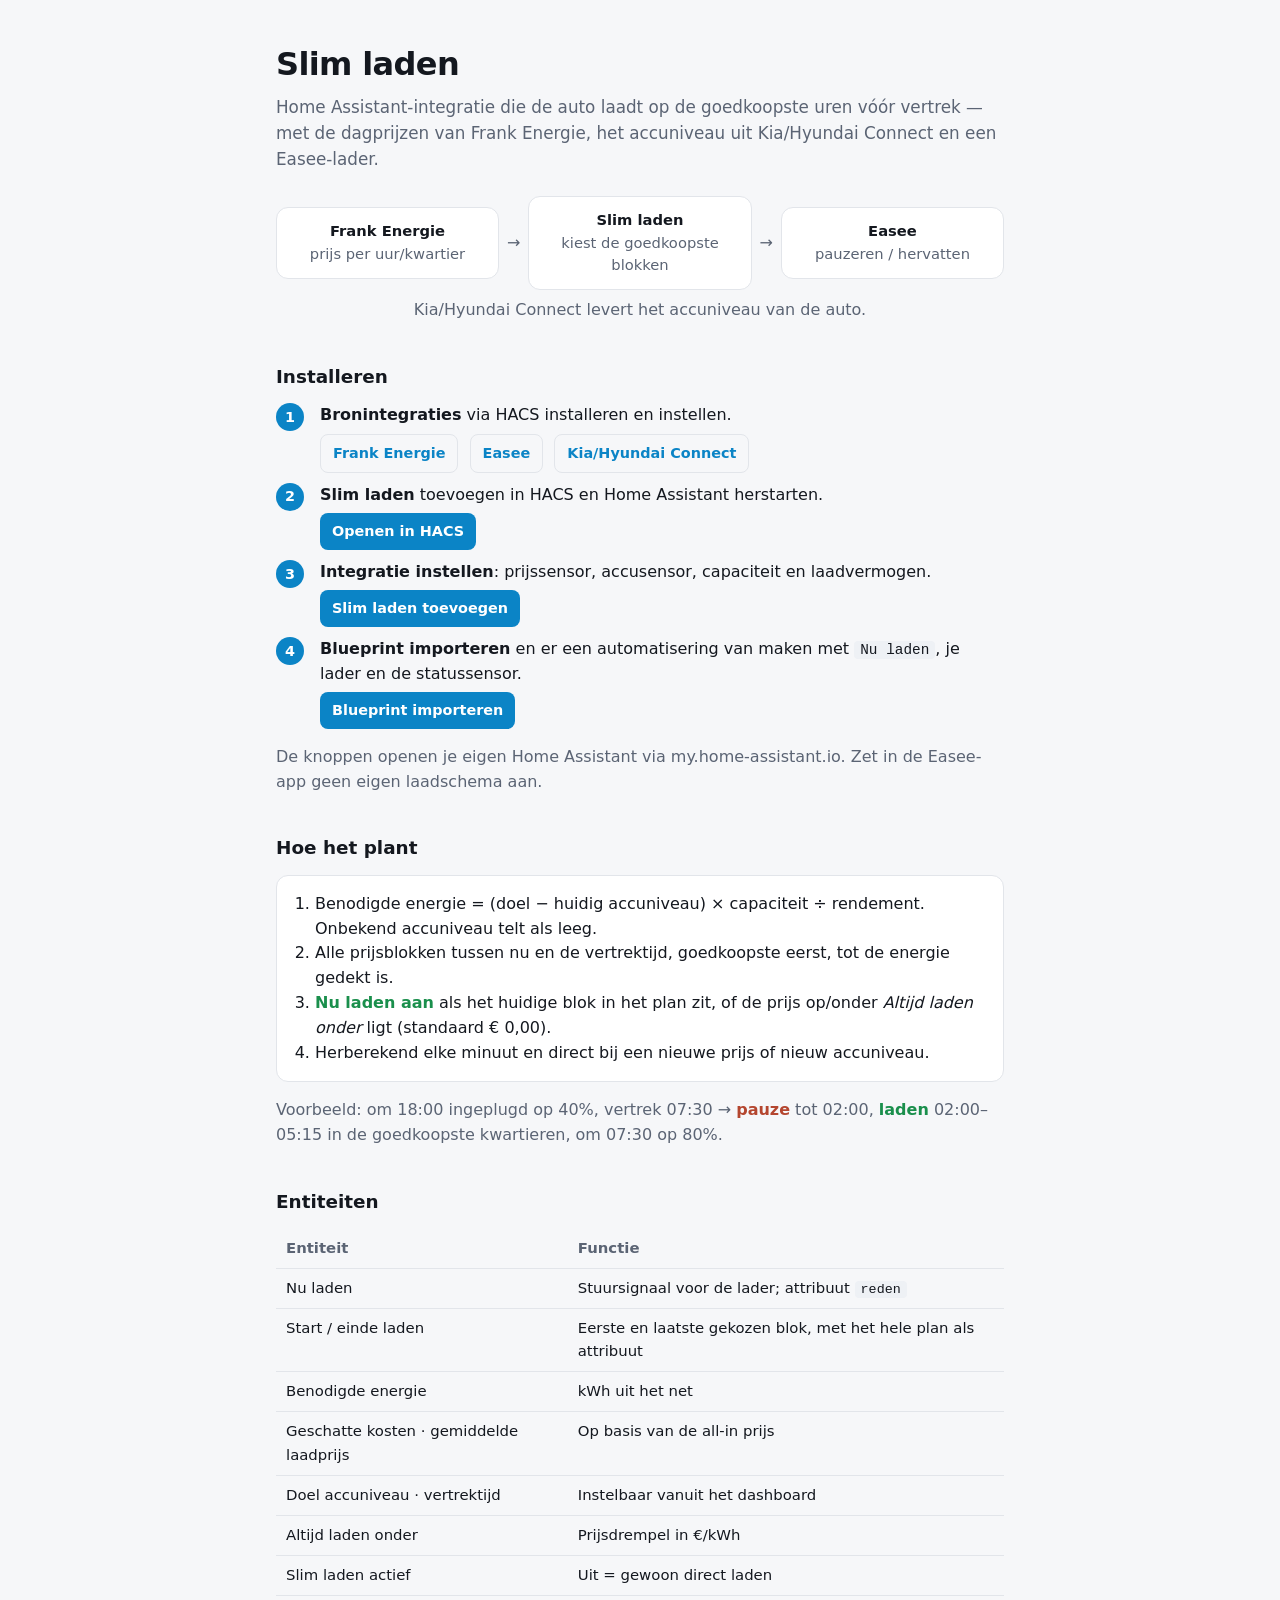
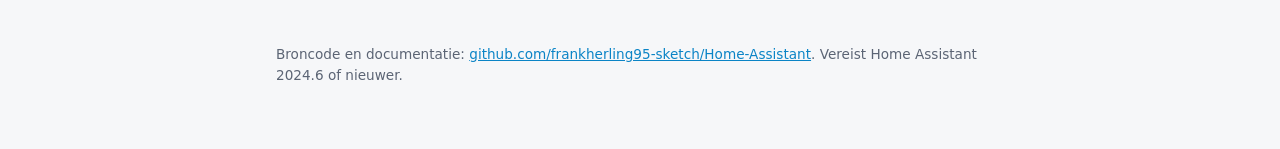
==== commit 413ff53f: "Links bijgewerkt na hernoemen naar Home-Assistant GitHub Pages, HACS, blueprint-import, manifest en " ====
--- a/index.html
+++ b/index.html
@@ -91,7 +91,7 @@
     </div></li>
     <li><div>
       <b>Slim laden</b> toevoegen in HACS en Home Assistant herstarten.<br>
-      <a class="btn" href="https://my.home-assistant.io/redirect/hacs_repository/?owner=frankherling95-sketch&amp;repository=staartploeg&amp;category=integration">Openen in HACS</a>
+      <a class="btn" href="https://my.home-assistant.io/redirect/hacs_repository/?owner=frankherling95-sketch&amp;repository=Home-Assistant&amp;category=integration">Openen in HACS</a>
     </div></li>
     <li><div>
       <b>Integratie instellen</b>: prijssensor, accusensor, capaciteit en laadvermogen.<br>
@@ -99,7 +99,7 @@
     </div></li>
     <li><div>
       <b>Blueprint importeren</b> en er een automatisering van maken met <code>Nu laden</code>, je lader en de statussensor.<br>
-      <a class="btn" href="https://my.home-assistant.io/redirect/blueprint_import/?blueprint_url=https%3A%2F%2Fgithub.com%2Ffrankherling95-sketch%2Fstaartploeg%2Fblob%2Fmain%2Fblueprints%2Fautomation%2Fslim_laden%2Feasee_slim_laden.yaml">Blueprint importeren</a>
+      <a class="btn" href="https://my.home-assistant.io/redirect/blueprint_import/?blueprint_url=https%3A%2F%2Fgithub.com%2Ffrankherling95-sketch%2FHome-Assistant%2Fblob%2Fmain%2Fblueprints%2Fautomation%2Fslim_laden%2Feasee_slim_laden.yaml">Blueprint importeren</a>
     </div></li>
   </ol>
   <p class="muted">De knoppen openen je eigen Home Assistant via my.home-assistant.io. Zet in de Easee-app geen eigen laadschema aan.</p>
@@ -131,7 +131,7 @@
   </div>
 
   <footer>
-    Broncode en documentatie: <a href="https://github.com/frankherling95-sketch/staartploeg">github.com/frankherling95-sketch/staartploeg</a>.
+    Broncode en documentatie: <a href="https://github.com/frankherling95-sketch/Home-Assistant">github.com/frankherling95-sketch/Home-Assistant</a>.
     Vereist Home Assistant 2024.6 of nieuwer.
   </footer>
 </main>
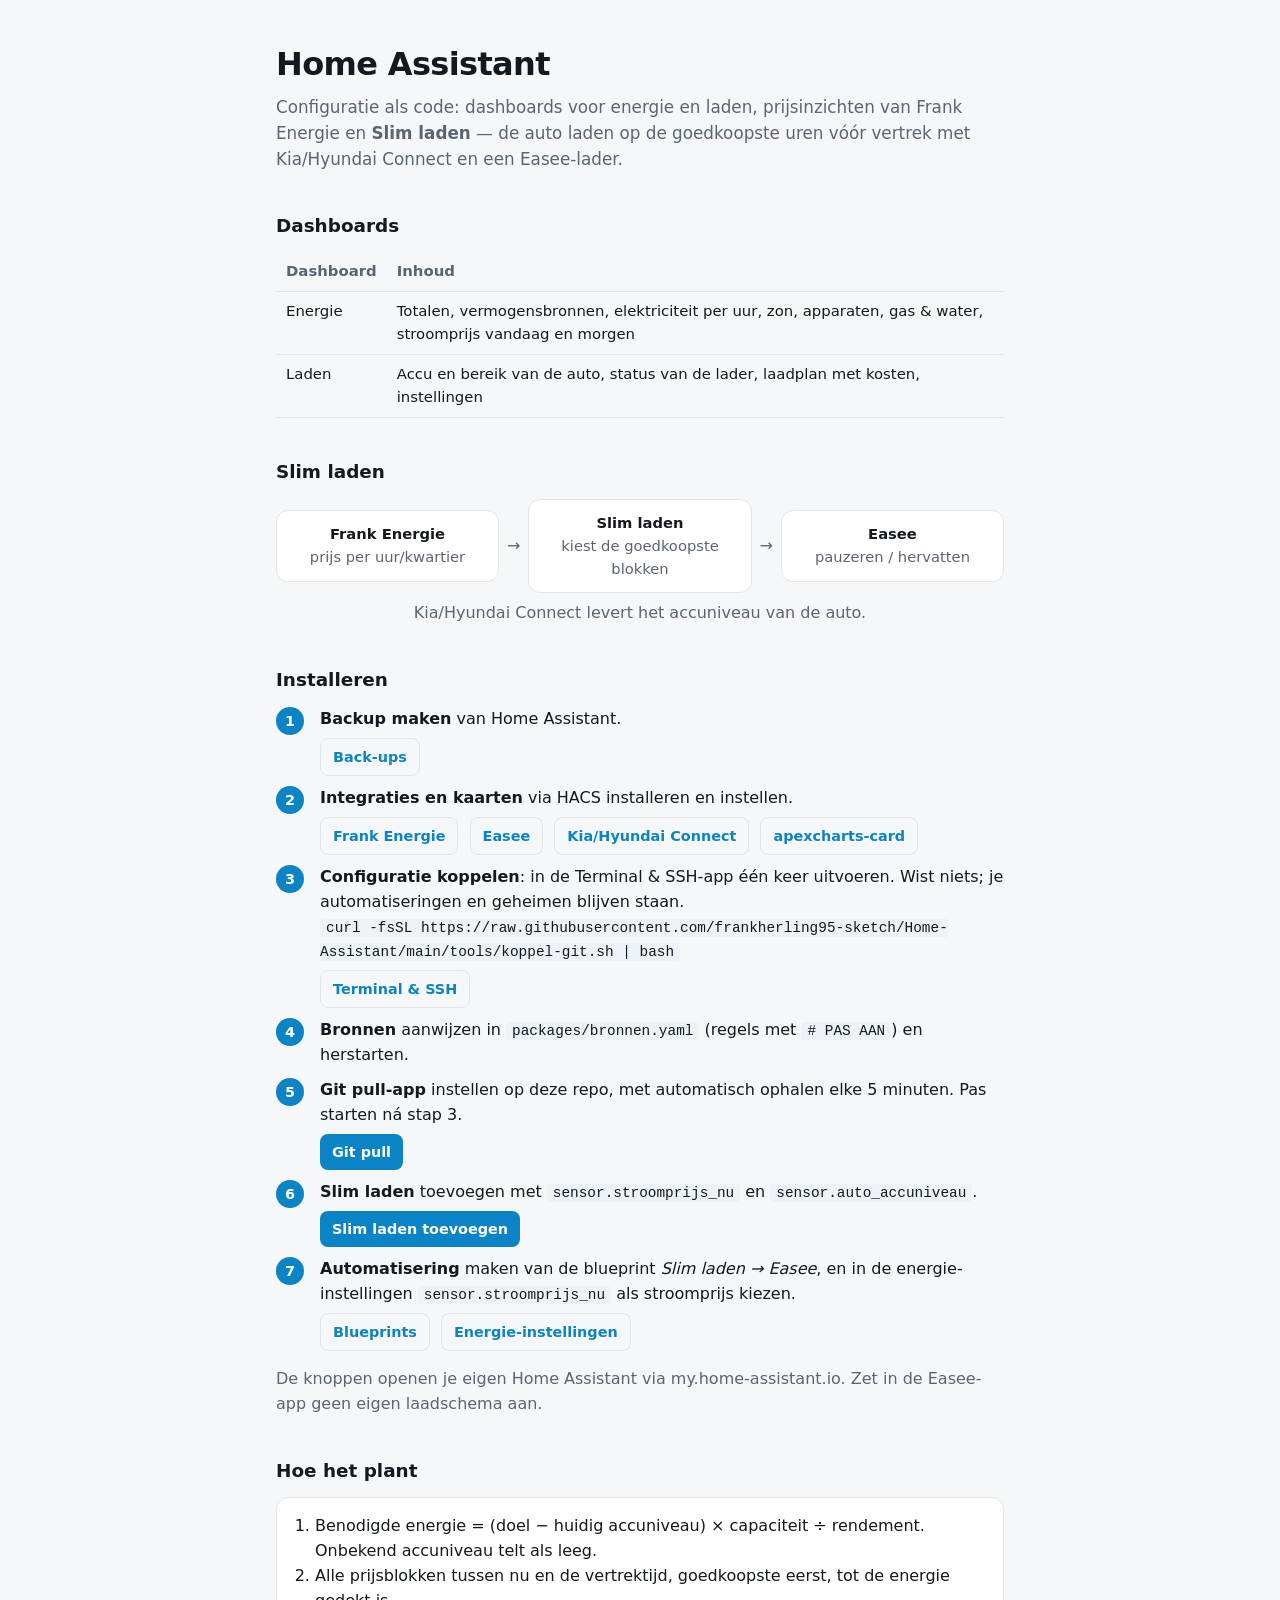
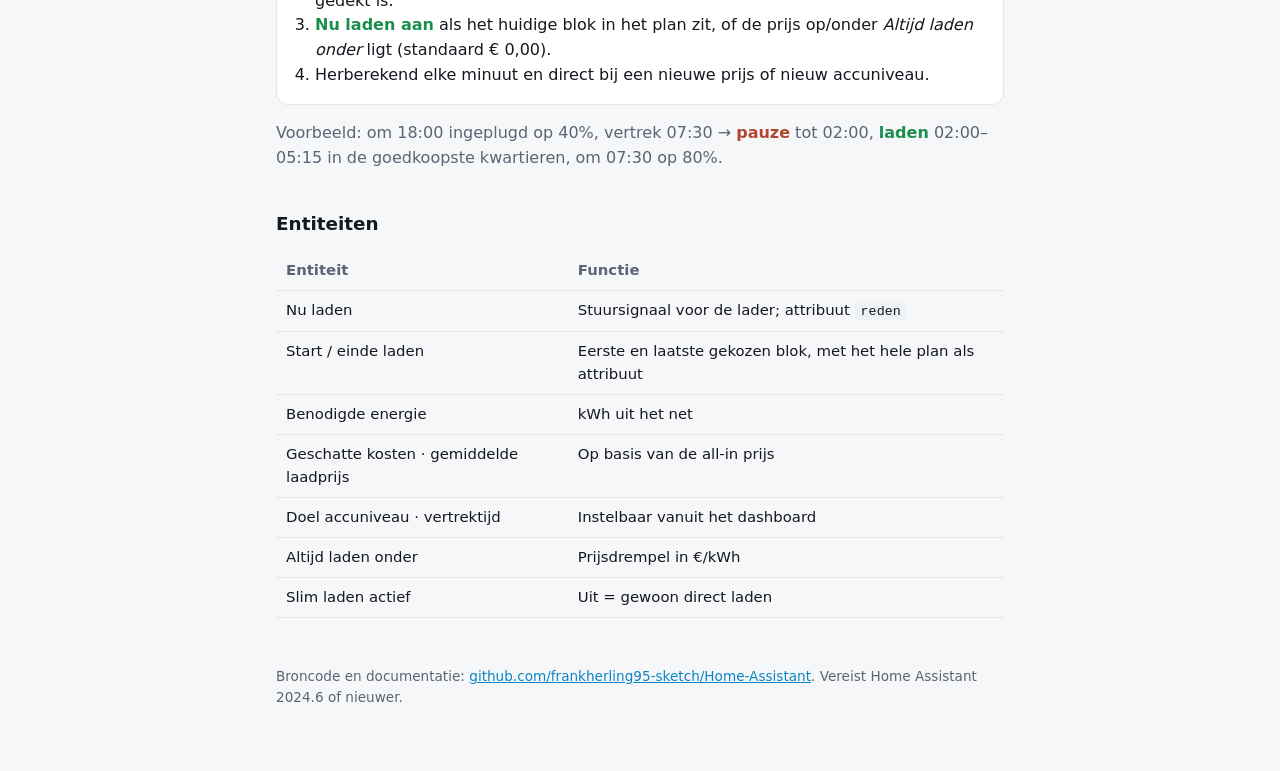
==== commit c6920d2c: "Repo als /config van Home Assistant: packages, dashboards, koppelscript - configuration.yaml: packag" ====
--- a/index.html
+++ b/index.html
@@ -3,7 +3,7 @@
 <head>
 <meta charset="utf-8">
 <meta name="viewport" content="width=device-width, initial-scale=1">
-<title>Slim laden</title>
+<title>Home Assistant Herling</title>
 <meta name="description" content="Home Assistant-integratie: laad de auto op de goedkoopste uren met Frank Energie, Easee en Kia/Hyundai Connect.">
 <link rel="icon" href="data:image/svg+xml,%3Csvg xmlns='http://www.w3.org/2000/svg' viewBox='0 0 24 24'%3E%3Cpath fill='%2318bcf2' d='M13 2 4 14h7l-1 8 9-12h-7z'/%3E%3C/svg%3E">
 <style>
@@ -68,9 +68,20 @@
 </head>
 <body>
 <main>
-  <h1>Slim laden</h1>
-  <p class="lead">Home Assistant-integratie die de auto laadt op de goedkoopste uren vóór vertrek —
-    met de dagprijzen van Frank Energie, het accuniveau uit Kia/Hyundai Connect en een Easee-lader.</p>
+  <h1>Home Assistant</h1>
+  <p class="lead">Configuratie als code: dashboards voor energie en laden, prijsinzichten van Frank Energie
+    en <b>Slim laden</b> — de auto laden op de goedkoopste uren vóór vertrek met Kia/Hyundai Connect en een Easee-lader.</p>
+
+  <h2>Dashboards</h2>
+  <div class="table-wrap">
+  <table>
+    <tr><th>Dashboard</th><th>Inhoud</th></tr>
+    <tr><td>Energie</td><td>Totalen, vermogensbronnen, elektriciteit per uur, zon, apparaten, gas &amp; water, stroomprijs vandaag en morgen</td></tr>
+    <tr><td>Laden</td><td>Accu en bereik van de auto, status van de lader, laadplan met kosten, instellingen</td></tr>
+  </table>
+  </div>
+
+  <h2>Slim laden</h2>
 
   <div class="flow" aria-label="Werking">
     <div class="card"><b>Frank Energie</b><span class="muted">prijs per uur/kwartier</span></div>
@@ -84,22 +95,37 @@
   <h2>Installeren</h2>
   <ol class="steps">
     <li><div>
-      <b>Bronintegraties</b> via HACS installeren en instellen.<br>
+      <b>Backup maken</b> van Home Assistant.<br>
+      <a class="btn ghost" href="https://my.home-assistant.io/redirect/backup/">Back-ups</a>
+    </div></li>
+    <li><div>
+      <b>Integraties en kaarten</b> via HACS installeren en instellen.<br>
       <a class="btn ghost" href="https://my.home-assistant.io/redirect/hacs_repository/?owner=bajansen&amp;repository=home-assistant-frank_energie&amp;category=integration">Frank Energie</a>
       <a class="btn ghost" href="https://my.home-assistant.io/redirect/hacs_repository/?owner=nordicopen&amp;repository=easee_hass&amp;category=integration">Easee</a>
       <a class="btn ghost" href="https://my.home-assistant.io/redirect/hacs_repository/?owner=Hyundai-Kia-Connect&amp;repository=kia_uvo&amp;category=integration">Kia/Hyundai Connect</a>
+      <a class="btn ghost" href="https://my.home-assistant.io/redirect/hacs_repository/?owner=RomRider&amp;repository=apexcharts-card&amp;category=plugin">apexcharts-card</a>
     </div></li>
     <li><div>
-      <b>Slim laden</b> toevoegen in HACS en Home Assistant herstarten.<br>
-      <a class="btn" href="https://my.home-assistant.io/redirect/hacs_repository/?owner=frankherling95-sketch&amp;repository=Home-Assistant&amp;category=integration">Openen in HACS</a>
+      <b>Configuratie koppelen</b>: in de Terminal &amp; SSH-app één keer uitvoeren. Wist niets; je automatiseringen en geheimen blijven staan.<br>
+      <code>curl -fsSL https://raw.githubusercontent.com/frankherling95-sketch/Home-Assistant/main/tools/koppel-git.sh | bash</code><br>
+      <a class="btn ghost" href="https://my.home-assistant.io/redirect/supervisor_addon/?addon=core_ssh">Terminal &amp; SSH</a>
     </div></li>
     <li><div>
-      <b>Integratie instellen</b>: prijssensor, accusensor, capaciteit en laadvermogen.<br>
+      <b>Bronnen</b> aanwijzen in <code>packages/bronnen.yaml</code> (regels met <code># PAS AAN</code>) en herstarten.
+    </div></li>
+    <li><div>
+      <b>Git pull-app</b> instellen op deze repo, met automatisch ophalen elke 5 minuten. Pas starten ná stap 3.<br>
+      <a class="btn" href="https://my.home-assistant.io/redirect/supervisor_addon/?addon=core_git_pull">Git pull</a>
+    </div></li>
+    <li><div>
+      <b>Slim laden</b> toevoegen met <code>sensor.stroomprijs_nu</code> en <code>sensor.auto_accuniveau</code>.<br>
       <a class="btn" href="https://my.home-assistant.io/redirect/config_flow_start/?domain=slim_laden">Slim laden toevoegen</a>
     </div></li>
     <li><div>
-      <b>Blueprint importeren</b> en er een automatisering van maken met <code>Nu laden</code>, je lader en de statussensor.<br>
-      <a class="btn" href="https://my.home-assistant.io/redirect/blueprint_import/?blueprint_url=https%3A%2F%2Fgithub.com%2Ffrankherling95-sketch%2FHome-Assistant%2Fblob%2Fmain%2Fblueprints%2Fautomation%2Fslim_laden%2Feasee_slim_laden.yaml">Blueprint importeren</a>
+      <b>Automatisering</b> maken van de blueprint <i>Slim laden → Easee</i>, en in de energie-instellingen
+      <code>sensor.stroomprijs_nu</code> als stroomprijs kiezen.<br>
+      <a class="btn ghost" href="https://my.home-assistant.io/redirect/blueprints/">Blueprints</a>
+      <a class="btn ghost" href="https://my.home-assistant.io/redirect/config_energy/">Energie-instellingen</a>
     </div></li>
   </ol>
   <p class="muted">De knoppen openen je eigen Home Assistant via my.home-assistant.io. Zet in de Easee-app geen eigen laadschema aan.</p>
